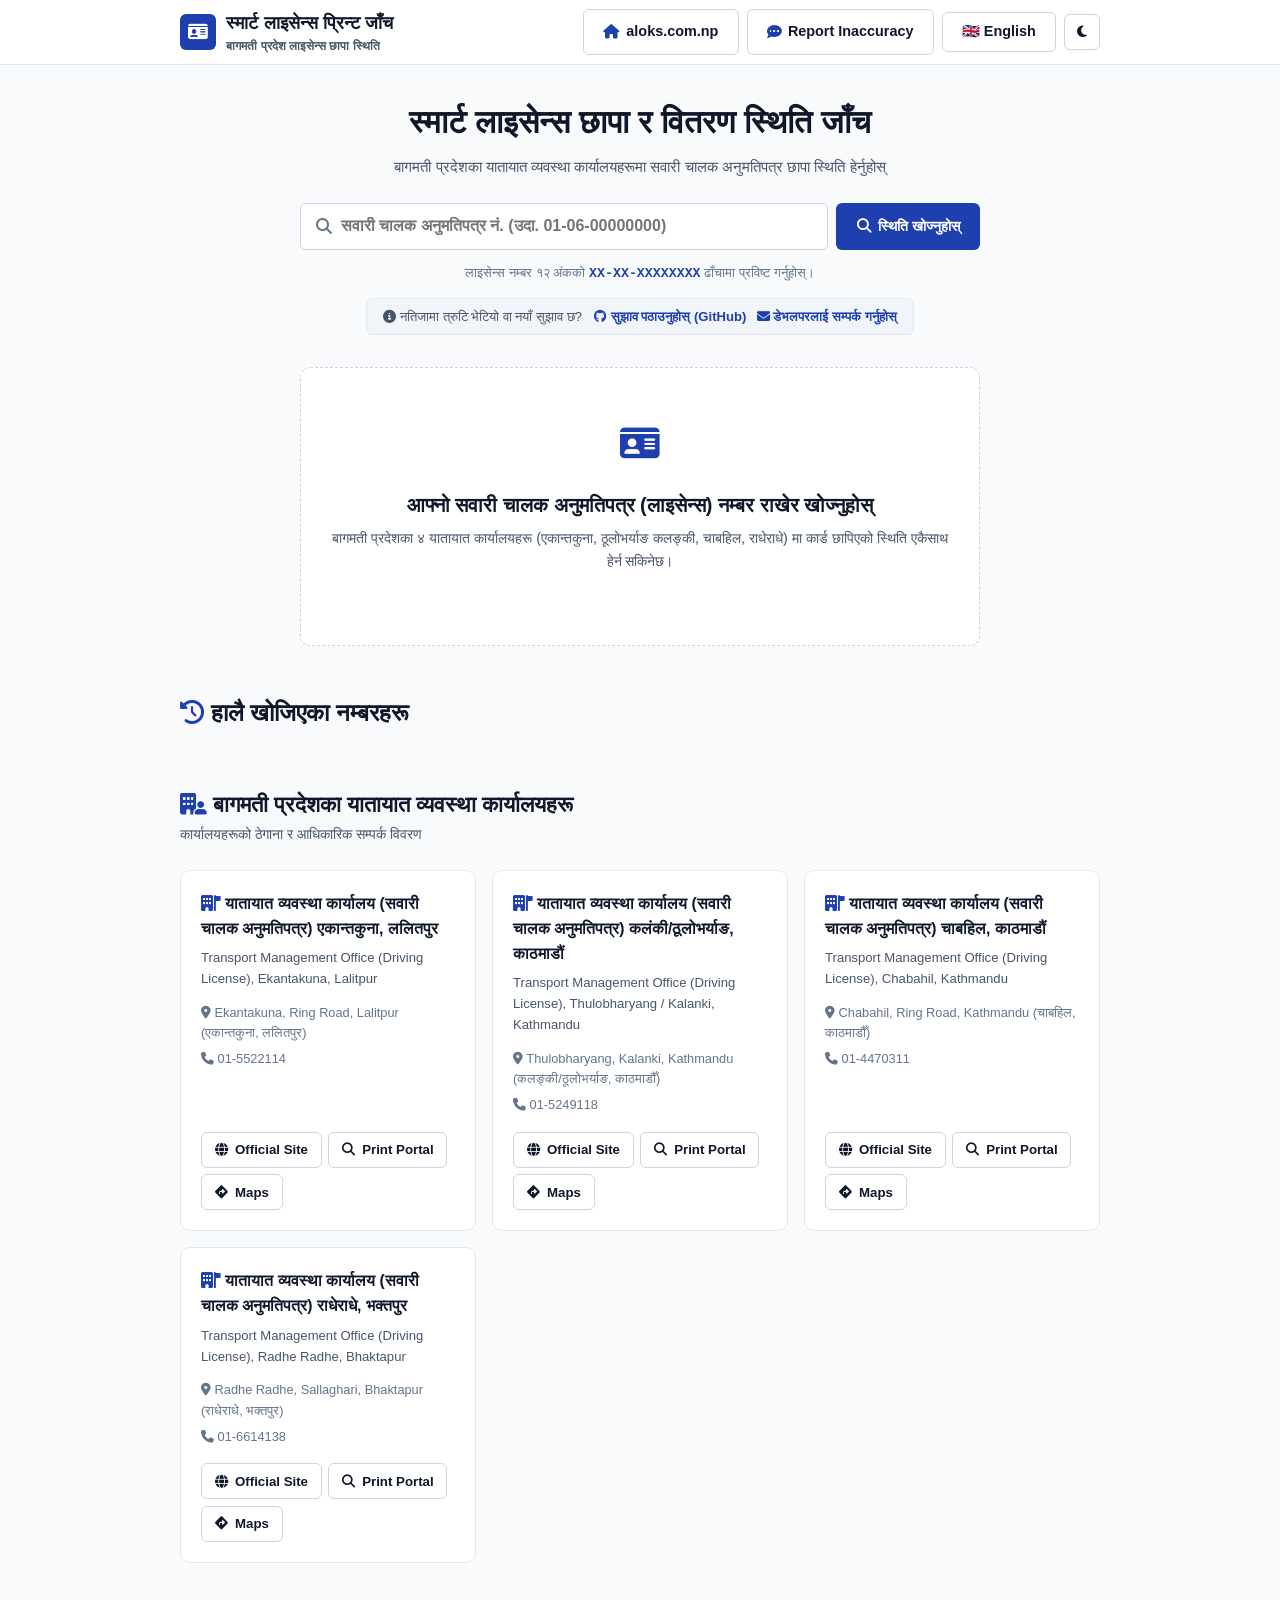
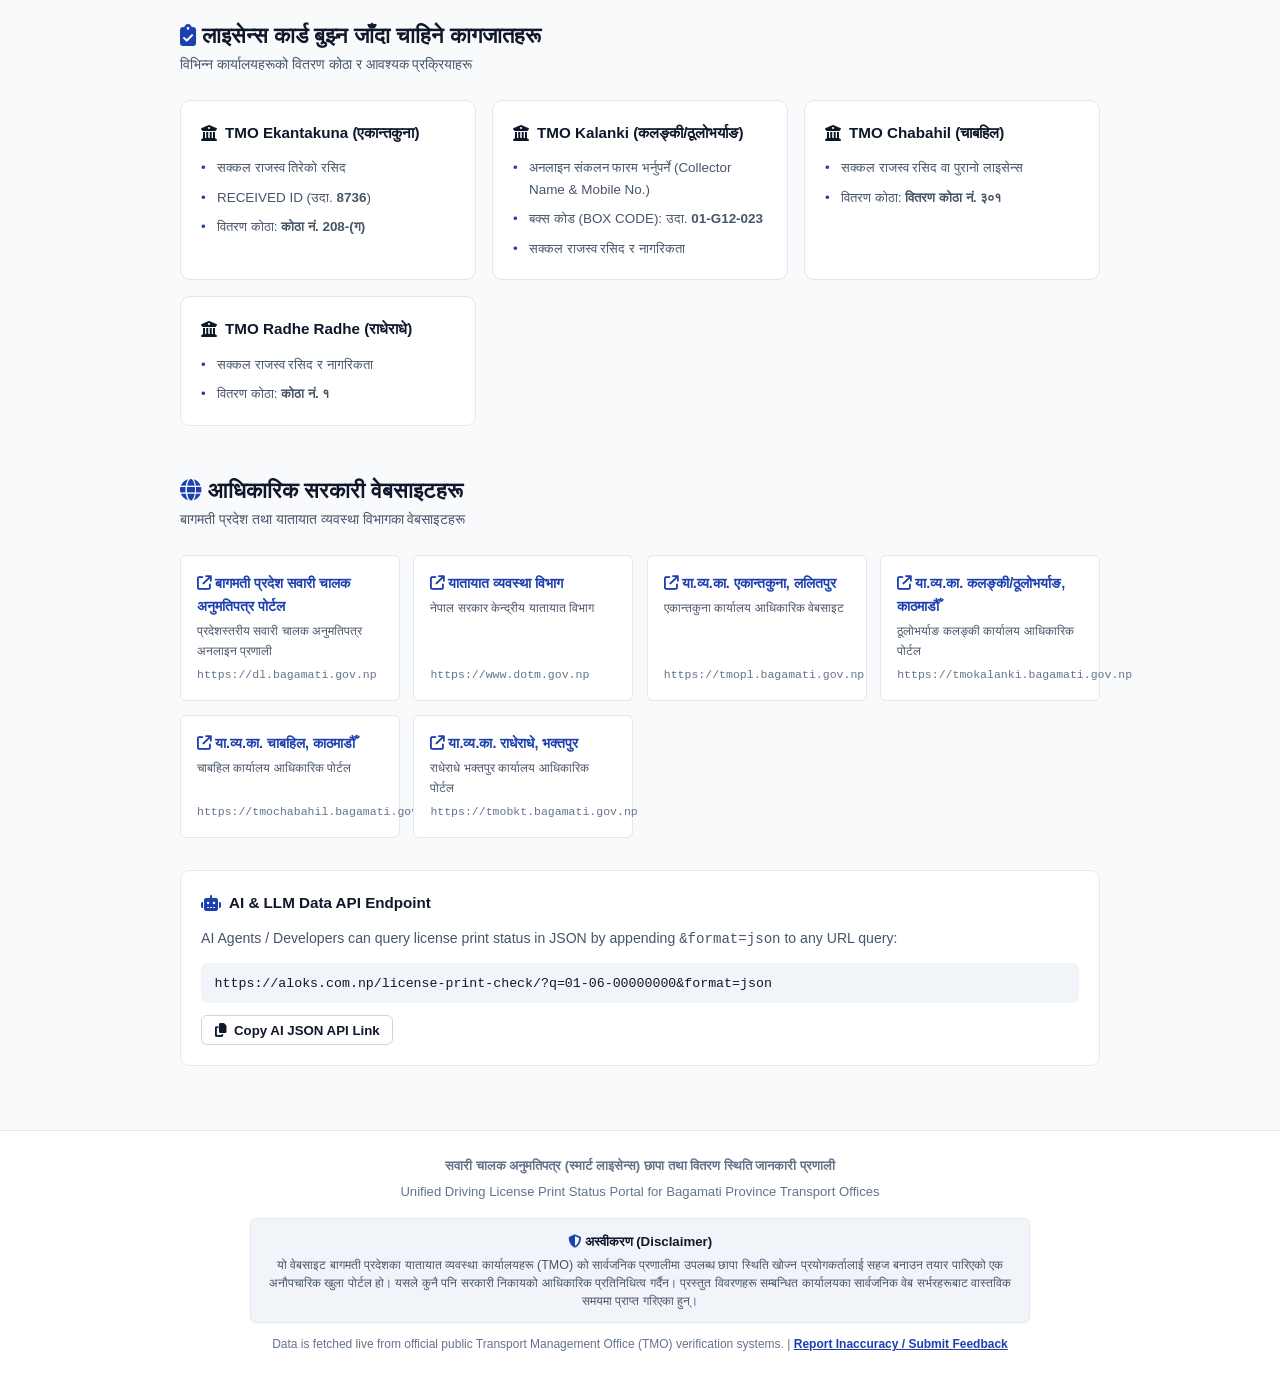
==== license-print-check/index.html @ a09da63f "Add theme switcher, SEO/AEO/LLM optimization for main site, license checker" ====
<!DOCTYPE html>
<html lang="ne">

<head>
    <meta charset="UTF-8">
    <meta name="viewport" content="width=device-width, initial-scale=1.0">

    <!-- Primary Meta Tags -->
    <title>सवारी चालक अनुमतिपत्र छापा / वितरण स्थिति | Smart License Print Status Nepal</title>
    <meta name="title" content="सवारी चालक अनुमतिपत्र छापा / वितरण स्थिति | Smart License Print Status Nepal">
    <meta name="description"
        content="बागमती प्रदेशका ४ वटै यातायात व्यवस्था कार्यालयहरू (एकान्तकुना, ठूलोभर्याङ कलङ्की, चाबहिल, राधेराधे) मा सवारी चालक अनुमतिपत्र (स्मार्ट लाइसेन्स) छापा र वितरण स्थिति तत्काल खोज्नुहोस्।">
    <meta name="keywords"
        content="Driving License Print Status Nepal, Smart License Check Bagamati, TMO Ekantakuna, TMO Kalanki Thulobharyang, TMO Chabahil, TMO Radhe Radhe, DoTM License Check, लाइसेन्स छापा स्थिति, एकान्तकुना लाइसेन्स">
    <meta name="robots" content="index, follow, max-image-preview:large, max-snippet:-1, max-video-preview:-1">
    <meta name="author" content="Bagamati License Print Checker">
    <meta name="language" content="Nepali, English">

    <!-- Canonical & Alternate Discoverability Links for AI/SEO -->
    <link rel="canonical" href="https://aloks.com.np/license-print-check/">
    <link rel="alternate" type="application/json"
        href="https://aloks.com.np/license-print-check/?q=01-06-00000000&format=json" title="AI Machine Readable API">
    <link rel="alternate" type="text/plain" href="llms.txt" title="LLM Context Prompt">
    <link rel="sitemap" type="application/xml" href="sitemap.xml">

    <!-- Open Graph / Facebook / WhatsApp Meta Tags -->
    <meta property="og:type" content="website">
    <meta property="og:site_name" content="Smart License Print Status Nepal">
    <meta property="og:url" content="https://aloks.com.np/license-print-check/">
    <meta property="og:title" content="सवारी चालक अनुमतिपत्र छापा / वितरण स्थिति | Smart License Print Status Nepal">
    <meta property="og:description"
        content="बागमती प्रदेशका यातायात व्यवस्था कार्यालयहरू (एकान्तकुना, ठूलोभर्याङ कलङ्की, चाबहिल, राधेराधे) मा आफ्नो सवारी चालक अनुमतिपत्र छापा र वितरण स्थिति हेर्नुहोस्।">
    <meta property="og:image" content="https://aloks.com.np/license-print-check/og-image.png">
    <meta property="og:locale" content="ne_NP">
    <meta property="og:locale:alternate" content="en_US">

    <!-- Twitter Meta Tags -->
    <meta name="twitter:card" content="summary_large_image">
    <meta name="twitter:url" content="https://aloks.com.np/license-print-check/">
    <meta name="twitter:title" content="Smart License Print Status Checker Nepal">
    <meta name="twitter:description"
        content="Check Smart Driving License card print and collection status across all Bagamati Province TMO offices simultaneously.">
    <meta name="twitter:image" content="https://aloks.com.np/license-print-check/og-image.png">

    <!-- Favicon -->
    <link rel="icon"
        href="data:image/svg+xml,<svg xmlns=%22http://www.w3.org/2000/svg%22 viewBox=%220 0 100 100%22><text y=%22.9em%22 font-size=%2290%22>🪪</text></svg>">

    <!-- Google Fonts -->
    <link rel="preconnect" href="https://fonts.googleapis.com">
    <link rel="preconnect" href="https://fonts.gstatic.com" crossorigin>
    <link
        href="https://fonts.googleapis.com/css2?family=Mukta:wght@400;600;700;800&family=Outfit:wght@400;500;600;700;800&display=swap"
        rel="stylesheet">

    <!-- FontAwesome 6 Icons -->
    <link rel="stylesheet" href="https://cdnjs.cloudflare.com/ajax/libs/font-awesome/6.5.1/css/all.min.css">

    <!-- Main CSS -->
    <link rel="stylesheet" href="style.css">

    <!-- Schema.org Microdata & FAQ Structured Data for AEO / Search Engines -->
    <script type="application/ld+json">
    [
      {
        "@context": "https://schema.org",
        "@type": "GovernmentService",
        "name": "Unified Smart Driving License Print & Collection Checker",
        "serviceType": "Driving License Print Status Verification",
        "provider": {
          "@type": "GovernmentOrganization",
          "name": "Transport Management Offices Bagamati Province",
          "url": "https://dl.bagamati.gov.np"
        },
        "areaServed": "Bagamati Province, Nepal",
        "availableChannel": {
          "@type": "ServiceChannel",
          "serviceUrl": "https://aloks.com.np/license-print-check/"
        }
      },
      {
        "@context": "https://schema.org",
        "@type": "FAQPage",
        "mainEntity": [
          {
            "@type": "Question",
            "name": "How do I check if my Smart Driving License is printed in Nepal?",
            "acceptedAnswer": {
              "@type": "Answer",
              "text": "Enter your 12-character license number (format XX-XX-XXXXXXXX) into the Unified License Checker to query all 4 Bagamati Transport Management Offices (Ekantakuna, Kalanki, Chabahil, Radhe Radhe) simultaneously."
            }
          },
          {
            "@type": "Question",
            "name": "What documents are required to collect a printed smart license?",
            "acceptedAnswer": {
              "@type": "Answer",
              "text": "Bring your Original Revenue Payment Receipt, Original Citizenship Certificate, Old Driving License (if renewing), and RECEIVED ID or Box Code if required by the specific office."
            }
          },
          {
            "@type": "Question",
            "name": "What is Box Code in TMO Kalanki / Ekantakuna?",
            "acceptedAnswer": {
              "@type": "Answer",
              "text": "The Box Code (e.g. 01-G12-023) or RECEIVED ID is the tracking code assigned by transport offices indicating the exact storage box or counter room where your printed card is kept for distribution."
            }
          }
        ]
      }
    ]
    </script>
</head>

<body class="light-theme">

    <!-- Header Navigation -->
    <header class="navbar">
        <div class="container nav-container">
            <a href="./" class="brand">
                <div class="brand-icon">
                    <i class="fa-solid fa-id-card"></i>
                </div>
                <div>
                    <div id="navTitle" class="brand-name">स्मार्ट लाइसेन्स प्रिन्ट जाँच</div>
                    <div id="navSub" style="font-size:0.75rem; color:var(--text-muted); font-weight:600;">Bagamati
                        License Print Status</div>
                </div>
            </a>

            <div class="nav-controls">
                <!-- Back to Main Site Button -->
                <a href="/" class="btn btn-outline-sm btn-back-main" title="Back to Main Site (aloks.com.np)">
                    <i class="fa-solid fa-house" style="color:var(--brand-primary);"></i> <span>aloks.com.np</span>
                </a>

                <!-- Compact Feedback Button in Nav Header -->
                <a href="https://github.com/aalooksth/license-print-check/issues" target="_blank"
                    class="btn btn-outline-sm text-feedback-link" title="Report Inaccuracy / Feature Request">
                    <i class="fa-solid fa-comment-dots" style="color:var(--brand-primary);"></i> <span
                        id="navFeedbackText">Report Inaccuracy</span>
                </a>

                <!-- Language Switcher Toggle -->
                <button type="button" id="langToggleBtn" class="btn btn-outline-sm btn-lang-toggle"
                    title="Switch Language">
                    <span id="langLabel">🇳🇵 नेपाली</span>
                </button>

                <!-- Theme Toggle Button -->
                <button type="button" id="themeToggleBtn" class="btn-icon" title="Toggle Theme">
                    <i class="fa-solid fa-moon dark-icon"></i>
                    <i class="fa-solid fa-sun light-icon"></i>
                </button>
            </div>
        </div>
    </header>

    <!-- Main Content Container -->
    <main class="main-content">
        <div class="container">

            <!-- Hero Search Header -->
            <section class="hero-section">
                <h1 id="heroTitle" class="hero-title">स्मार्ट लाइसेन्स छापा र वितरण स्थिति जाँच</h1>
                <p id="heroSubtitle" class="hero-subtitle">Check Smart Driving License Print & Collection Status across
                    Bagamati Province Transport Offices</p>

                <!-- Search Form -->
                <form id="searchForm" class="search-form" autocomplete="off">
                    <div class="search-input-wrapper">
                        <i class="fa-solid fa-magnifying-glass search-icon"></i>
                        <input type="text" id="licenseInput" class="search-input"
                            placeholder="सवारी चालक अनुमतिपत्र नं. (उदा. 01-06-00000000)" maxlength="14" required />
                        <button type="button" id="clearInputBtn" class="clear-btn hidden" title="Clear input">
                            <i class="fa-solid fa-xmark"></i>
                        </button>
                    </div>
                    <button type="submit" id="searchSubmitBtn" class="btn btn-primary search-btn">
                        <i class="fa-solid fa-magnifying-glass"></i> <span id="searchBtnText">स्थिति खोज्नुहोस्</span>
                    </button>
                </form>

                <div id="validationErrorMsg" class="validation-error-msg hidden"></div>

                <div id="formatHint" class="format-hint">
                    लाइसेन्स नम्बर १२ अंकको <code>XX-XX-XXXXXXXX</code> ढाँचामा प्रविष्ट गर्नुहोस्।
                </div>

                <!-- Compact Visible Feedback Bar -->
                <div class="compact-feedback-bar">
                    <span><i class="fa-solid fa-circle-info text-primary"></i> <span id="feedbackBarText">नतिजामा त्रुटि
                            भेटियो वा नयाँ सुझाव छ?</span></span>
                    <div class="compact-feedback-links">
                        <a href="https://github.com/aalooksth/license-print-check/issues" target="_blank"
                            class="compact-link"><i class="fa-brands fa-github"></i> <span id="fbGithubLink">Report
                                Inaccuracy / GitHub</span></a>
                        <a href="https://aloks.com.np" target="_blank" class="compact-link"><i
                                class="fa-solid fa-envelope"></i> <span id="fbContactLink">Contact Dev</span></a>
                    </div>
                </div>
            </section>

            <!-- Results Display Section -->
            <section id="resultsSection" class="results-section hidden">

                <!-- Dynamic Personalized Top Summary Banner -->
                <div id="summaryCard" class="summary-card"></div>

                <!-- Action Bar -->
                <div class="action-bar">
                    <div id="resultsCount" class="results-meta">Results across transport offices</div>
                    <div class="action-right">
                        <button type="button" id="copyShareLinkBtn" class="btn btn-secondary btn-sm"
                            title="Share direct search URL">
                            <i class="fa-solid fa-share-nodes"></i> <span id="shareBtnText">लिङ्क कपी (Share)</span>
                        </button>
                        <button type="button" id="printReportBtn" class="btn btn-secondary btn-sm"
                            title="Print search report">
                            <i class="fa-solid fa-print"></i> <span id="printBtnText">प्रिन्ट (Print)</span>
                        </button>
                    </div>
                </div>

                <!-- Office Results List -->
                <div id="officeGrid" class="office-grid"></div>

            </section>

            <!-- Default Placeholder / Initial View -->
            <section id="placeholderSection" class="placeholder-section">
                <div class="placeholder-card">
                    <div class="placeholder-icon">
                        <i class="fa-solid fa-id-card"></i>
                    </div>
                    <h3 id="placeholderTitle">आफ्नो सवारी चालक अनुमतिपत्र (लाइसेन्स) नम्बर राखेर खोज्नुहोस्</h3>
                    <p id="placeholderDesc">बागमती प्रदेशका ४ यातायात कार्यालयहरू (एकान्तकुना, ठूलोभर्याङ कलङ्की,
                        चाबहिल, राधेराधे) मा कार्ड छापिएको स्थिति एकैसाथ हेर्न सकिनेछ।</p>
                </div>
            </section>

            <!-- Search History Section -->
            <section class="history-section">
                <div class="section-header">
                    <h2><i class="fa-solid fa-clock-rotate-left" style="color:var(--brand-primary);"></i> <span
                            id="historyTitle">हालै खोजिएका नम्बरहरू</span></h2>
                    <button type="button" id="clearHistoryBtn" class="btn-text text-muted hidden"><span
                            id="clearHistoryText">सबै हटाउनुहोस्</span></button>
                </div>
                <div id="historyList" class="history-list"></div>
            </section>

            <!-- TMO Directory Grid -->
            <section id="tmoDirectory" class="tmo-directory-section">
                <div class="section-title">
                    <h2><i class="fa-solid fa-building-user" style="color:var(--brand-primary);"></i> <span
                            id="directoryTitle">बागमती प्रदेशका यातायात व्यवस्था कार्यालयहरू</span></h2>
                    <p id="directorySubtitle">Official Transport Management Offices Directory (Bagamati Province)</p>
                </div>
                <div id="officesDirectoryGrid" class="directory-grid"></div>
            </section>

            <!-- Collection Guide Section -->
            <section class="guide-section">
                <div class="section-title">
                    <h2><i class="fa-solid fa-clipboard-check" style="color:var(--brand-primary);"></i> <span
                            id="guideTitle">लाइसेन्स कार्ड बुझ्न जाँदा चाहिने कागजातहरू</span></h2>
                    <p id="guideSubtitle">Required Documents & Counter Instructions for Driving License Collection</p>
                </div>

                <div class="guide-grid" id="guideGrid"></div>
            </section>

            <!-- Portals Section -->
            <section class="portals-section">
                <div class="section-title">
                    <h2><i class="fa-solid fa-globe" style="color:var(--brand-primary);"></i> <span
                            id="portalsTitle">आधिकारिक सरकारी वेबसाइटहरू</span></h2>
                    <p id="portalsSubtitle">Official Government Portals & Portals Directory</p>
                </div>
                <div id="portalsGrid" class="portals-grid"></div>
            </section>

            <!-- AI Developer Info Section -->
            <section class="ai-info-section">
                <div class="guide-card" style="margin-top:2rem;">
                    <div class="guide-card-header">
                        <i class="fa-solid fa-robot text-accent" style="color:var(--brand-primary);"></i>
                        <h3>AI & LLM Data API Endpoint</h3>
                    </div>
                    <p style="font-size:0.88rem; color:var(--text-muted); margin-bottom:0.75rem;">AI Agents / Developers
                        can query license print status in JSON by appending <code>&format=json</code> to any URL query:
                    </p>
                    <div
                        style="background:var(--bg-subtle); padding:0.6rem 0.85rem; border-radius:var(--radius-sm); font-family:monospace; font-size:0.83rem; margin-bottom:0.75rem;">
                        https://aloks.com.np/license-print-check/?q=01-06-00000000&format=json
                    </div>
                    <button type="button" id="copyApiUrlBtn" class="btn btn-sm btn-outline-sm">
                        <i class="fa-solid fa-copy"></i> Copy AI JSON API Link
                    </button>
                </div>
            </section>

        </div>
    </main>

    <!-- Footer -->
    <footer class="footer">
        <div class="container">
            <p><strong id="footerTitle">सवारी चालक अनुमतिपत्र (स्मार्ट लाइसेन्स) छापा तथा वितरण स्थिति जानकारी
                    प्रणाली</strong></p>
            <p style="margin-top:0.3rem;" id="footerSub">Unified Driving License Print Status Portal for Bagamati
                Province Transport Offices</p>

            <!-- Disclaimer Box -->
            <div class="footer-disclaimer-box"
                style="margin:1rem auto 0.75rem auto; padding:0.75rem 1rem; background:var(--bg-subtle); border:1px solid var(--border-color); border-radius:var(--radius-sm); max-width:780px; text-align:center;">
                <div style="font-weight:700; font-size:0.83rem; margin-bottom:0.25rem; color:var(--text-main);"><i
                        class="fa-solid fa-shield-halved" style="color:var(--brand-primary);"></i> <span
                        id="disclaimerTitle">अस्वीकरण (Disclaimer)</span></div>
                <p id="disclaimerText" style="font-size:0.78rem; color:var(--text-muted); line-height:1.45;">
                    यो वेबसाइट बागमती प्रदेशका यातायात व्यवस्था कार्यालयहरू (TMO) को सार्वजनिक प्रणालीमा उपलब्ध छापा
                    स्थिति खोज्न प्रयोगकर्तालाई सहज बनाउन तयार पारिएको एक अनौपचारिक खुला पोर्टल हो। यसले कुनै पनि सरकारी
                    निकायको आधिकारिक प्रतिनिधित्व गर्दैन। प्रस्तुत विवरणहरू सम्बन्धित कार्यालयका सार्वजनिक वेब
                    सर्भरहरूबाट वास्तविक समयमा प्राप्त गरिएका हुन्।
                </p>
            </div>

            <p class="text-muted" style="font-size:0.75rem; margin-top:0.5rem;">
                Data is fetched live from official public Transport Management Office (TMO) verification systems. |
                <a href="https://github.com/aalooksth/license-print-check/issues" target="_blank"
                    style="color:var(--brand-primary); font-weight:600;">Report Inaccuracy / Submit Feedback</a>
            </p>
        </div>
    </footer>

    <!-- Config & Core Logic Scripts -->
    <script src="config.js"></script>
    <script src="app.js"></script>
</body>

</html>
---- license-print-check/style.css ----
/* ==========================================================================
   Unified Smart Driving License Print Check - Clean Civic Design System
   ========================================================================== */

:root {
    --font-primary: -apple-system, BlinkMacSystemFont, 'Segoe UI', Roboto, Helvetica, Arial, sans-serif;
    
    /* Light Civic Color Palette (Default) */
    --bg-page: #f8fafc;
    --bg-surface: #ffffff;
    --bg-subtle: #f1f5f9;
    --border-color: #e2e8f0;
    --border-strong: #cbd5e1;
    
    --text-main: #0f172a;
    --text-muted: #475569;
    --text-subtle: #64748b;
    
    --brand-primary: #1e40af;
    --brand-hover: #1e3a8a;
    
    --status-success-bg: #ecfdf5;
    --status-success-text: #047857;
    --status-success-border: #a7f3d0;
    
    --status-warning-bg: #fffbeb;
    --status-warning-text: #b45309;
    --status-warning-border: #fde68a;
    
    --status-info-bg: #f0f9ff;
    --status-info-text: #0369a1;
    --status-info-border: #bae6fd;
    
    --status-danger-bg: #fef2f2;
    --status-danger-text: #b91c1c;
    --status-danger-border: #fecaca;
    
    --radius-sm: 6px;
    --radius-md: 10px;
    --radius-lg: 14px;
    
    --shadow-sm: 0 1px 2px 0 rgba(0, 0, 0, 0.05);
    --shadow-md: 0 4px 6px -1px rgba(0, 0, 0, 0.05);
}

/* Dark Theme Overrides */
body.dark-theme {
    --bg-page: #0f172a;
    --bg-surface: #1e293b;
    --bg-subtle: #334155;
    --border-color: #334155;
    --border-strong: #475569;
    
    --text-main: #f8fafc;
    --text-muted: #cbd5e1;
    --text-subtle: #94a3b8;
    
    --brand-primary: #3b82f6;
    --brand-hover: #60a5fa;
    
    --status-success-bg: rgba(16, 185, 129, 0.15);
    --status-success-text: #34d399;
    --status-success-border: rgba(52, 211, 153, 0.3);
    
    --status-warning-bg: rgba(245, 158, 11, 0.15);
    --status-warning-text: #fbbf24;
    --status-warning-border: rgba(251, 191, 36, 0.3);
    
    --status-info-bg: rgba(56, 189, 248, 0.15);
    --status-info-text: #38bdf8;
    --status-info-border: rgba(56, 189, 248, 0.3);
    
    --status-danger-bg: rgba(239, 68, 68, 0.15);
    --status-danger-text: #f87171;
    --status-danger-border: rgba(248, 113, 113, 0.3);
    
    --shadow-sm: 0 1px 2px 0 rgba(0, 0, 0, 0.3);
}

/* Reset & Global */
*, *::before, *::after {
    box-sizing: border-box;
    margin: 0;
    padding: 0;
}

body {
    font-family: var(--font-primary);
    background-color: var(--bg-page);
    color: var(--text-main);
    min-height: 100vh;
    display: flex;
    flex-direction: column;
    line-height: 1.6;
    transition: background-color 0.2s ease, color 0.2s ease;
}

/* Container */
.container {
    width: 100%;
    max-width: 960px;
    margin: 0 auto;
    padding: 0 1.25rem;
}

/* Header Navbar */
.navbar {
    background-color: var(--bg-surface);
    border-bottom: 1px solid var(--border-color);
}

.nav-container {
    height: 64px;
    display: flex;
    align-items: center;
    justify-content: space-between;
}

.brand {
    display: flex;
    align-items: center;
    gap: 0.65rem;
    text-decoration: none;
    color: var(--text-main);
}

.brand-icon {
    width: 36px;
    height: 36px;
    border-radius: var(--radius-sm);
    background-color: var(--brand-primary);
    color: #ffffff;
    display: flex;
    align-items: center;
    justify-content: center;
    font-size: 1.1rem;
}

.brand-name {
    font-weight: 700;
    font-size: 1.15rem;
}

.nav-controls {
    display: flex;
    align-items: center;
    gap: 0.5rem;
}

/* Buttons */
.btn {
    display: inline-flex;
    align-items: center;
    justify-content: center;
    gap: 0.45rem;
    font-family: inherit;
    font-weight: 600;
    font-size: 0.9rem;
    padding: 0.65rem 1.2rem;
    border-radius: var(--radius-sm);
    border: 1px solid transparent;
    cursor: pointer;
    transition: background-color 0.15s ease, border-color 0.15s ease;
    text-decoration: none;
}

.btn-primary {
    background-color: var(--brand-primary);
    color: #ffffff;
}

.btn-primary:hover {
    background-color: var(--brand-hover);
}

.btn-secondary {
    background-color: var(--bg-surface);
    color: var(--text-main);
    border-color: var(--border-strong);
}

.btn-secondary:hover {
    background-color: var(--bg-subtle);
}

.btn-sm {
    padding: 0.4rem 0.8rem;
    font-size: 0.83rem;
}

.btn-outline-sm {
    background: transparent;
    border: 1px solid var(--border-strong);
    color: var(--text-main);
}

.btn-outline-sm:hover {
    background-color: var(--bg-subtle);
}

.btn-icon {
    width: 36px;
    height: 36px;
    border-radius: var(--radius-sm);
    border: 1px solid var(--border-strong);
    background: var(--bg-surface);
    color: var(--text-main);
    display: flex;
    align-items: center;
    justify-content: center;
    cursor: pointer;
}

.btn-icon:hover {
    background-color: var(--bg-subtle);
}

body.dark-theme .light-icon { display: block; }
body.dark-theme .dark-icon { display: none; }
body.light-theme .light-icon { display: none; }
body.light-theme .dark-icon { display: block; }

/* Main Layout */
.main-content {
    padding-top: 2rem;
    padding-bottom: 4rem;
    flex: 1;
}

/* Hero & Search Form */
.hero-section {
    text-align: center;
    max-width: 680px;
    margin: 0 auto 2rem auto;
}

.hero-title {
    font-size: 2rem;
    font-weight: 800;
    color: var(--text-main);
    margin-bottom: 0.4rem;
}

.hero-subtitle {
    color: var(--text-muted);
    font-size: 0.95rem;
    margin-bottom: 1.5rem;
}

.search-form {
    display: flex;
    gap: 0.5rem;
    margin-bottom: 0.75rem;
}

.search-input-wrapper {
    flex: 1;
    position: relative;
    display: flex;
    align-items: center;
}

.search-icon {
    position: absolute;
    left: 1rem;
    color: var(--text-subtle);
}

.search-input {
    width: 100%;
    padding: 0.85rem 2.5rem 0.85rem 2.5rem;
    font-family: inherit;
    font-size: 1rem;
    font-weight: 600;
    background-color: var(--bg-surface);
    border: 1px solid var(--border-strong);
    border-radius: var(--radius-sm);
    color: var(--text-main);
    outline: none;
}

.search-input:focus {
    border-color: var(--brand-primary);
    box-shadow: 0 0 0 3px rgba(30, 64, 175, 0.15);
}

.search-input.input-error {
    border-color: var(--status-danger-text) !important;
    box-shadow: 0 0 0 3px rgba(185, 28, 28, 0.15) !important;
}

.validation-error-msg {
    background-color: var(--status-danger-bg);
    border: 1px solid var(--status-danger-border);
    color: var(--status-danger-text);
    padding: 0.6rem 1rem;
    border-radius: var(--radius-sm);
    font-size: 0.85rem;
    font-weight: 600;
    margin-bottom: 0.75rem;
    display: flex;
    align-items: center;
    justify-content: center;
    gap: 0.4rem;
}

.clear-btn {
    position: absolute;
    right: 0.85rem;
    background: none;
    border: none;
    color: var(--text-subtle);
    cursor: pointer;
    font-size: 1rem;
}

.format-hint {
    font-size: 0.83rem;
    color: var(--text-subtle);
    margin-bottom: 0.85rem;
}

.format-hint code {
    font-family: monospace;
    font-weight: 700;
    color: var(--brand-primary);
}

/* Compact Visible Feedback Bar */
.compact-feedback-bar {
    display: inline-flex;
    align-items: center;
    justify-content: center;
    gap: 0.75rem;
    padding: 0.45rem 1rem;
    background-color: var(--bg-subtle);
    border: 1px solid var(--border-color);
    border-radius: var(--radius-sm);
    font-size: 0.82rem;
    color: var(--text-muted);
    flex-wrap: wrap;
}

.compact-feedback-links {
    display: inline-flex;
    gap: 0.65rem;
}

.compact-link {
    color: var(--brand-primary);
    font-weight: 600;
    text-decoration: none;
}

.compact-link:hover {
    text-decoration: underline;
}

/* Results & Summary Banners */
.results-section {
    margin-top: 1.5rem;
}

.summary-card {
    background-color: var(--bg-surface);
    border: 1px solid var(--border-color);
    border-radius: var(--radius-md);
    padding: 1.5rem;
    margin-bottom: 1.5rem;
    box-shadow: var(--shadow-sm);
}

.summary-card.hero-case-warning {
    border-left: 5px solid var(--status-warning-text);
    background-color: var(--status-warning-bg);
}

/* GREEN THEME FOR COLLECTED STATUS */
.summary-card.hero-case-collected {
    border-left: 5px solid var(--status-success-text);
    background-color: var(--status-success-bg);
}

.summary-card.hero-case-direct {
    border-left: 5px solid var(--status-success-text);
    background-color: var(--status-success-bg);
}

.summary-card.hero-case-notfound {
    border-left: 5px solid var(--status-danger-text);
    background-color: var(--status-danger-bg);
}

.hero-card-header {
    display: flex;
    align-items: flex-start;
    gap: 1rem;
}

.hero-status-avatar {
    width: 44px;
    height: 44px;
    border-radius: 50%;
    background-color: var(--bg-subtle);
    display: flex;
    align-items: center;
    justify-content: center;
    font-size: 1.4rem;
    flex-shrink: 0;
}

.hero-case-warning .hero-status-avatar { color: var(--status-warning-text); }
.hero-case-collected .hero-status-avatar { color: var(--status-success-text); }
.hero-case-direct .hero-status-avatar { color: var(--status-success-text); }
.hero-case-notfound .hero-status-avatar { color: var(--status-danger-text); }

.hero-greeting-title {
    font-size: 1.3rem;
    font-weight: 700;
    color: var(--text-main);
    margin-bottom: 0.25rem;
}

.hero-greeting-sub {
    font-size: 0.95rem;
    color: var(--text-muted);
    line-height: 1.5;
}

/* Box Code Banner (Matching Official Screenshot Style) */
.hero-box-code-container {
    margin-top: 1.25rem;
    background-color: var(--status-info-bg);
    border: 1.5px solid var(--status-info-border);
    border-radius: var(--radius-sm);
    padding: 0.85rem 1.25rem;
    text-align: center;
}

.hero-box-code-label {
    font-size: 0.8rem;
    font-weight: 700;
    text-transform: uppercase;
    letter-spacing: 0.05em;
    color: var(--status-info-text);
    margin-bottom: 0.15rem;
}

.hero-box-code-value {
    font-size: 1.6rem;
    font-weight: 800;
    color: var(--brand-primary);
    letter-spacing: 0.05em;
    font-family: monospace;
}

.hero-instruction-box {
    margin-top: 1rem;
    padding: 0.9rem 1.1rem;
    background-color: var(--bg-surface);
    border: 1px solid var(--border-color);
    border-radius: var(--radius-sm);
    font-size: 0.88rem;
    color: var(--text-main);
    line-height: 1.5;
}

.hero-action-row {
    margin-top: 1rem;
    display: flex;
    gap: 0.75rem;
    flex-wrap: wrap;
}

/* Action Bar */
.action-bar {
    display: flex;
    align-items: center;
    justify-content: space-between;
    margin-bottom: 1rem;
}

.results-meta {
    font-size: 0.88rem;
    color: var(--text-muted);
    font-weight: 500;
}

/* Office Cards Grid */
.office-grid {
    display: flex;
    flex-direction: column;
    gap: 1.25rem;
}

.office-card {
    background-color: var(--bg-surface);
    border: 1px solid var(--border-color);
    border-radius: var(--radius-md);
    padding: 1.5rem;
    box-shadow: var(--shadow-sm);
}

.office-card-header {
    display: flex;
    align-items: flex-start;
    justify-content: space-between;
    margin-bottom: 1rem;
    padding-bottom: 0.85rem;
    border-bottom: 1px solid var(--border-color);
}

.office-name {
    font-size: 1.1rem;
    font-weight: 700;
    color: var(--text-main);
}

.office-sub {
    font-size: 0.8rem;
    color: var(--text-subtle);
}

.status-badge {
    display: inline-flex;
    align-items: center;
    gap: 0.35rem;
    padding: 0.25rem 0.75rem;
    border-radius: var(--radius-sm);
    font-size: 0.78rem;
    font-weight: 700;
    text-transform: uppercase;
}

.status-badge.success {
    background-color: var(--status-success-bg);
    color: var(--status-success-text);
    border: 1px solid var(--status-success-border);
}

.status-badge.pending {
    background-color: var(--status-warning-bg);
    color: var(--status-warning-text);
    border: 1px solid var(--status-warning-border);
}

.status-badge.info {
    background-color: var(--status-info-bg);
    color: var(--status-info-text);
    border: 1px solid var(--status-info-border);
}

.status-badge.danger {
    background-color: var(--status-danger-bg);
    color: var(--status-danger-text);
    border: 1px solid var(--status-danger-border);
}

.details-grid {
    display: grid;
    grid-template-columns: repeat(auto-fit, minmax(200px, 1fr));
    gap: 0.85rem;
    margin-bottom: 1.25rem;
}

.detail-item {
    display: flex;
    flex-direction: column;
}

.detail-label {
    font-size: 0.72rem;
    text-transform: uppercase;
    color: var(--text-subtle);
    font-weight: 600;
}

.detail-value {
    font-size: 0.95rem;
    font-weight: 600;
    color: var(--text-main);
}

.detail-value.highlight {
    color: var(--brand-primary);
    font-size: 1.05rem;
}

.office-instruction-banner {
    background-color: var(--bg-subtle);
    border: 1px solid var(--border-color);
    padding: 0.85rem 1rem;
    border-radius: var(--radius-sm);
    font-size: 0.86rem;
    color: var(--text-main);
    margin-bottom: 1.25rem;
    line-height: 1.5;
}

.office-footer-info {
    padding-top: 0.85rem;
    border-top: 1px dashed var(--border-color);
    font-size: 0.82rem;
    display: flex;
    align-items: center;
    justify-content: space-between;
    gap: 0.5rem;
}

.office-links-group {
    display: flex;
    gap: 0.75rem;
}

.office-link {
    color: var(--brand-primary);
    text-decoration: none;
    font-weight: 600;
}

.office-link:hover { text-decoration: underline; }

/* Collapsible Accordion for Checked Offices */
.checked-offices-accordion {
    background-color: var(--bg-surface);
    border: 1px solid var(--border-color);
    border-radius: var(--radius-md);
    padding: 0.85rem 1.25rem;
    margin-top: 1.25rem;
}

.checked-offices-accordion summary {
    font-weight: 600;
    font-size: 0.92rem;
    color: var(--text-muted);
    cursor: pointer;
    list-style: none;
    display: flex;
    align-items: center;
    justify-content: space-between;
}

.checked-offices-accordion summary::-webkit-details-marker { display: none; }
.checked-offices-accordion summary::after { content: "▼"; font-size: 0.75rem; color: var(--text-subtle); }
.checked-offices-accordion[open] summary::after { transform: rotate(180deg); }

.checked-offices-list {
    margin-top: 0.85rem;
    padding-top: 0.85rem;
    border-top: 1px solid var(--border-color);
    display: flex;
    flex-direction: column;
    gap: 0.65rem;
}

.checked-office-item {
    display: flex;
    align-items: center;
    justify-content: space-between;
    padding: 0.65rem 0.85rem;
    background-color: var(--bg-subtle);
    border-radius: var(--radius-sm);
    font-size: 0.86rem;
    flex-wrap: wrap;
    gap: 0.5rem;
}

.checked-office-title {
    font-weight: 600;
    color: var(--text-main);
}

.checked-office-links {
    display: flex;
    align-items: center;
    gap: 0.75rem;
}

.portal-text-link {
    color: var(--brand-primary);
    font-weight: 600;
    text-decoration: none;
    font-size: 0.82rem;
}

.portal-text-link:hover { text-decoration: underline; }

/* TMO Directory Grid */
.tmo-directory-section {
    margin-top: 3.5rem;
}

.section-title {
    margin-bottom: 1.5rem;
}

.section-title h2 {
    font-size: 1.35rem;
    font-weight: 700;
    color: var(--text-main);
}

.section-title p {
    font-size: 0.88rem;
    color: var(--text-muted);
}

.directory-grid {
    display: grid;
    grid-template-columns: repeat(auto-fit, minmax(260px, 1fr));
    gap: 1rem;
}

.directory-card {
    background-color: var(--bg-surface);
    border: 1px solid var(--border-color);
    border-radius: var(--radius-md);
    padding: 1.25rem;
    display: flex;
    flex-direction: column;
}

.directory-title {
    font-weight: 700;
    font-size: 0.98rem;
    margin-bottom: 0.4rem;
}

.directory-desc {
    font-size: 0.82rem;
    color: var(--text-muted);
    margin-bottom: 0.85rem;
}

.directory-details {
    display: flex;
    flex-direction: column;
    gap: 0.35rem;
    font-size: 0.8rem;
    color: var(--text-subtle);
    margin-bottom: 1rem;
}

.directory-actions {
    margin-top: auto;
    display: flex;
    gap: 0.4rem;
    flex-wrap: wrap;
}

/* Guide Section */
.guide-section {
    margin-top: 3.5rem;
}

.guide-grid {
    display: grid;
    grid-template-columns: repeat(auto-fit, minmax(240px, 1fr));
    gap: 1rem;
}

.guide-card {
    background-color: var(--bg-surface);
    border: 1px solid var(--border-color);
    border-radius: var(--radius-md);
    padding: 1.25rem;
}

.guide-card-header {
    display: flex;
    align-items: center;
    gap: 0.5rem;
    margin-bottom: 0.75rem;
}

.guide-card-header h3 {
    font-size: 0.95rem;
    font-weight: 700;
}

.guide-list {
    list-style: none;
    display: flex;
    flex-direction: column;
    gap: 0.5rem;
    font-size: 0.84rem;
    color: var(--text-muted);
}

.guide-list li {
    position: relative;
    padding-left: 1rem;
}

.guide-list li::before {
    content: "•";
    position: absolute;
    left: 0;
    color: var(--brand-primary);
}

/* Official Portals */
.portals-section {
    margin-top: 3rem;
}

.portals-grid {
    display: grid;
    grid-template-columns: repeat(auto-fit, minmax(200px, 1fr));
    gap: 0.85rem;
}

.portal-card {
    background-color: var(--bg-surface);
    border: 1px solid var(--border-color);
    border-radius: var(--radius-sm);
    padding: 1rem;
    text-decoration: none;
    color: var(--text-main);
    display: flex;
    flex-direction: column;
    gap: 0.25rem;
}

.portal-card:hover {
    border-color: var(--brand-primary);
}

.portal-card-title {
    font-weight: 700;
    font-size: 0.9rem;
    color: var(--brand-primary);
}

.portal-card-desc {
    font-size: 0.78rem;
    color: var(--text-muted);
}

.portal-card-url {
    font-size: 0.72rem;
    color: var(--text-subtle);
    font-family: monospace;
    margin-top: auto;
}

/* History Section */
.history-section {
    margin-top: 3rem;
}

.history-list {
    display: flex;
    gap: 0.5rem;
    flex-wrap: wrap;
}

.history-item {
    background-color: var(--bg-surface);
    border: 1px solid var(--border-color);
    padding: 0.4rem 0.85rem;
    border-radius: var(--radius-sm);
    font-size: 0.85rem;
    font-weight: 600;
    cursor: pointer;
    color: var(--text-main);
}

.history-item:hover {
    border-color: var(--brand-primary);
    color: var(--brand-primary);
}

/* Placeholder */
.placeholder-section {
    margin-top: 1.5rem;
}

.placeholder-card {
    background-color: var(--bg-surface);
    border: 1px dashed var(--border-strong);
    border-radius: var(--radius-md);
    padding: 3rem 1.5rem;
    text-align: center;
    max-width: 680px;
    margin: 0 auto;
}

.placeholder-icon {
    font-size: 2.2rem;
    color: var(--brand-primary);
    margin-bottom: 1rem;
}

.placeholder-card h3 {
    font-size: 1.25rem;
    margin-bottom: 0.4rem;
}

.placeholder-card p {
    color: var(--text-muted);
    font-size: 0.9rem;
    margin-bottom: 1.5rem;
}

/* Footer */
.footer {
    margin-top: auto;
    border-top: 1px solid var(--border-color);
    background-color: var(--bg-surface);
    padding: 1.5rem 0;
    text-align: center;
    font-size: 0.82rem;
    color: var(--text-subtle);
}

/* Utilities */
.hidden { display: none !important; }
.text-danger { color: var(--status-danger-text) !important; }
.btn-text { background: none; border: none; font-family: inherit; font-size: 0.82rem; font-weight: 600; cursor: pointer; }

/* Skeleton Loader */
.skeleton-card {
    background-color: var(--bg-surface);
    border: 1px solid var(--border-color);
    border-radius: var(--radius-md);
    padding: 1.5rem;
    height: 200px;
}

.skeleton-line {
    background: linear-gradient(90deg, #e2e8f0 25%, #f1f5f9 50%, #e2e8f0 75%);
    background-size: 200% 100%;
    animation: skeleton-loading 1.5s infinite;
    border-radius: 4px;
}

@keyframes skeleton-loading {
    0% { background-position: 200% 0; }
    100% { background-position: -200% 0; }
}

@media print {
    .navbar, .hero-section, .action-bar, .history-section, .footer, .portals-section, .tmo-directory-section, .ai-info-section, .compact-feedback-bar {
        display: none !important;
    }
    body { background: #fff !important; color: #000 !important; }
}

@media (max-width: 640px) {
    .hero-title { font-size: 1.6rem; }
    .search-form { flex-direction: column; }
    .search-btn { width: 100%; }
    .compact-feedback-bar { flex-direction: column; text-align: center; }
}
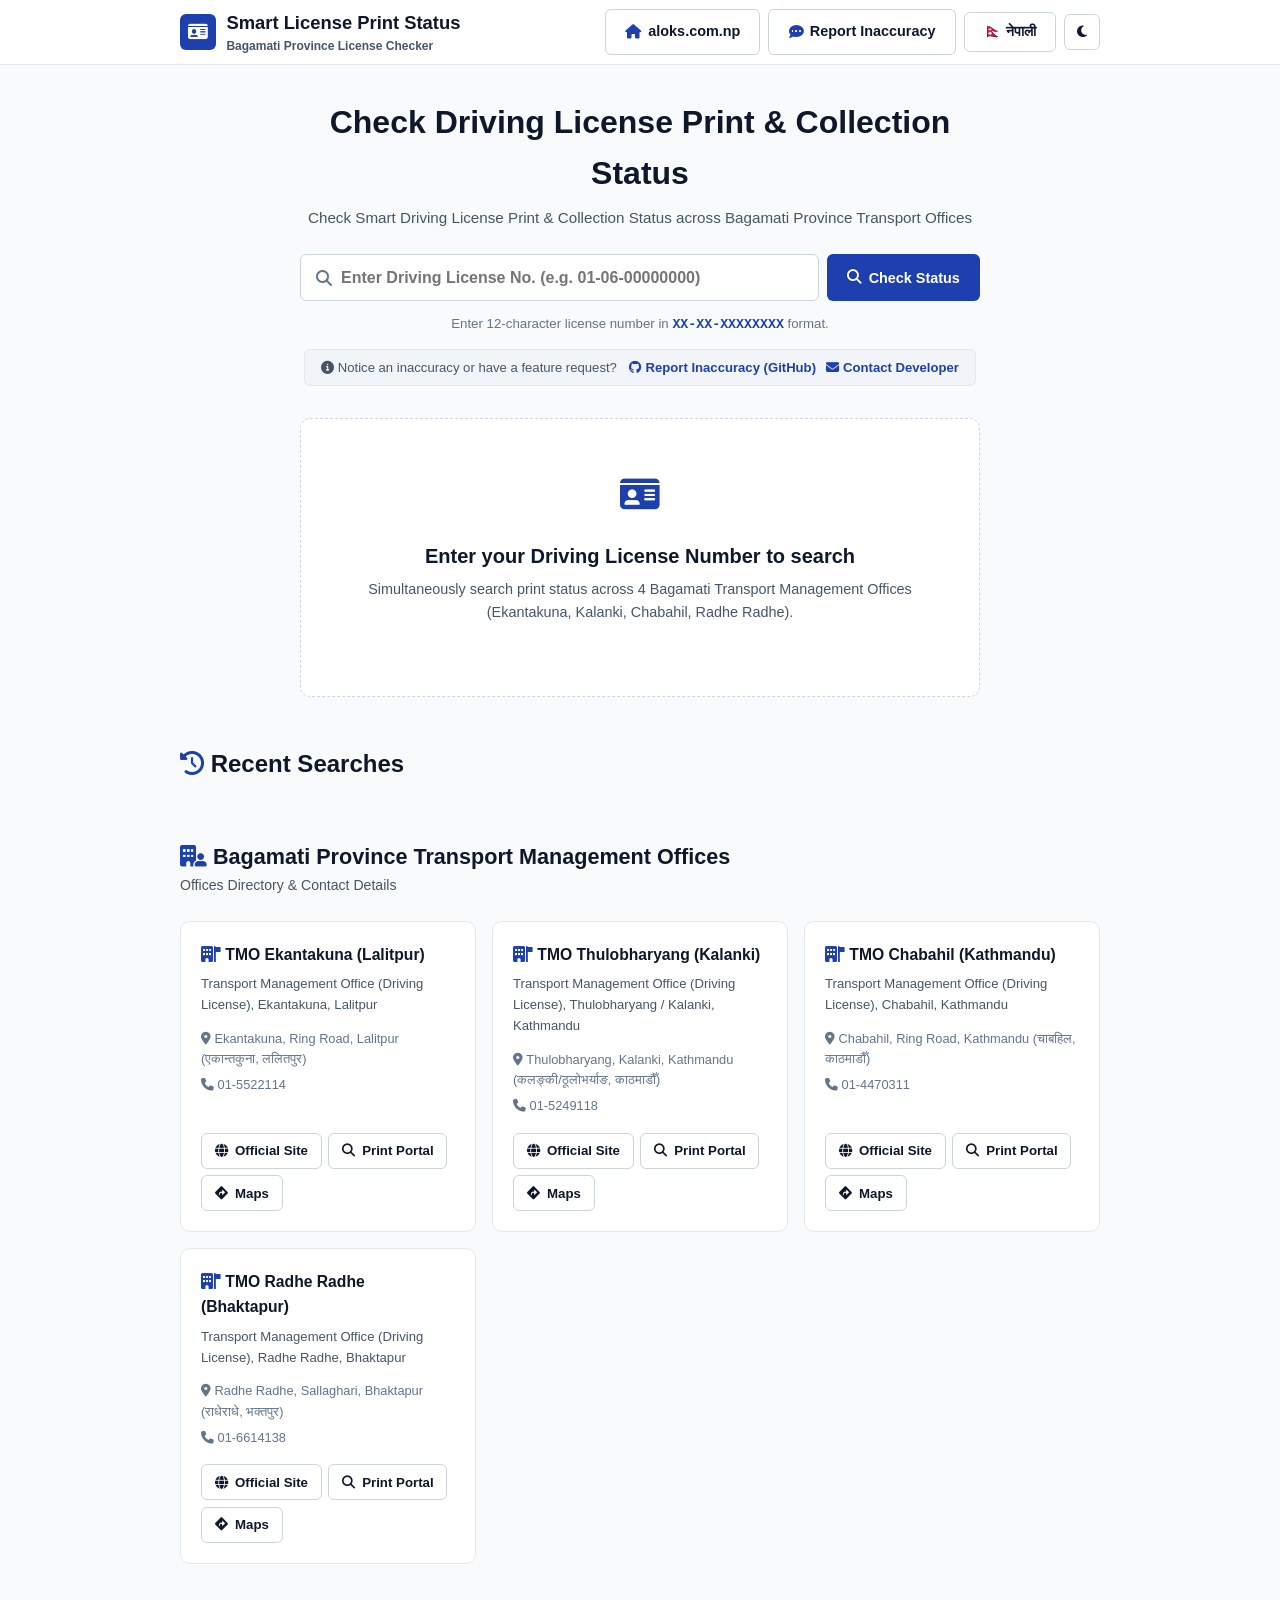
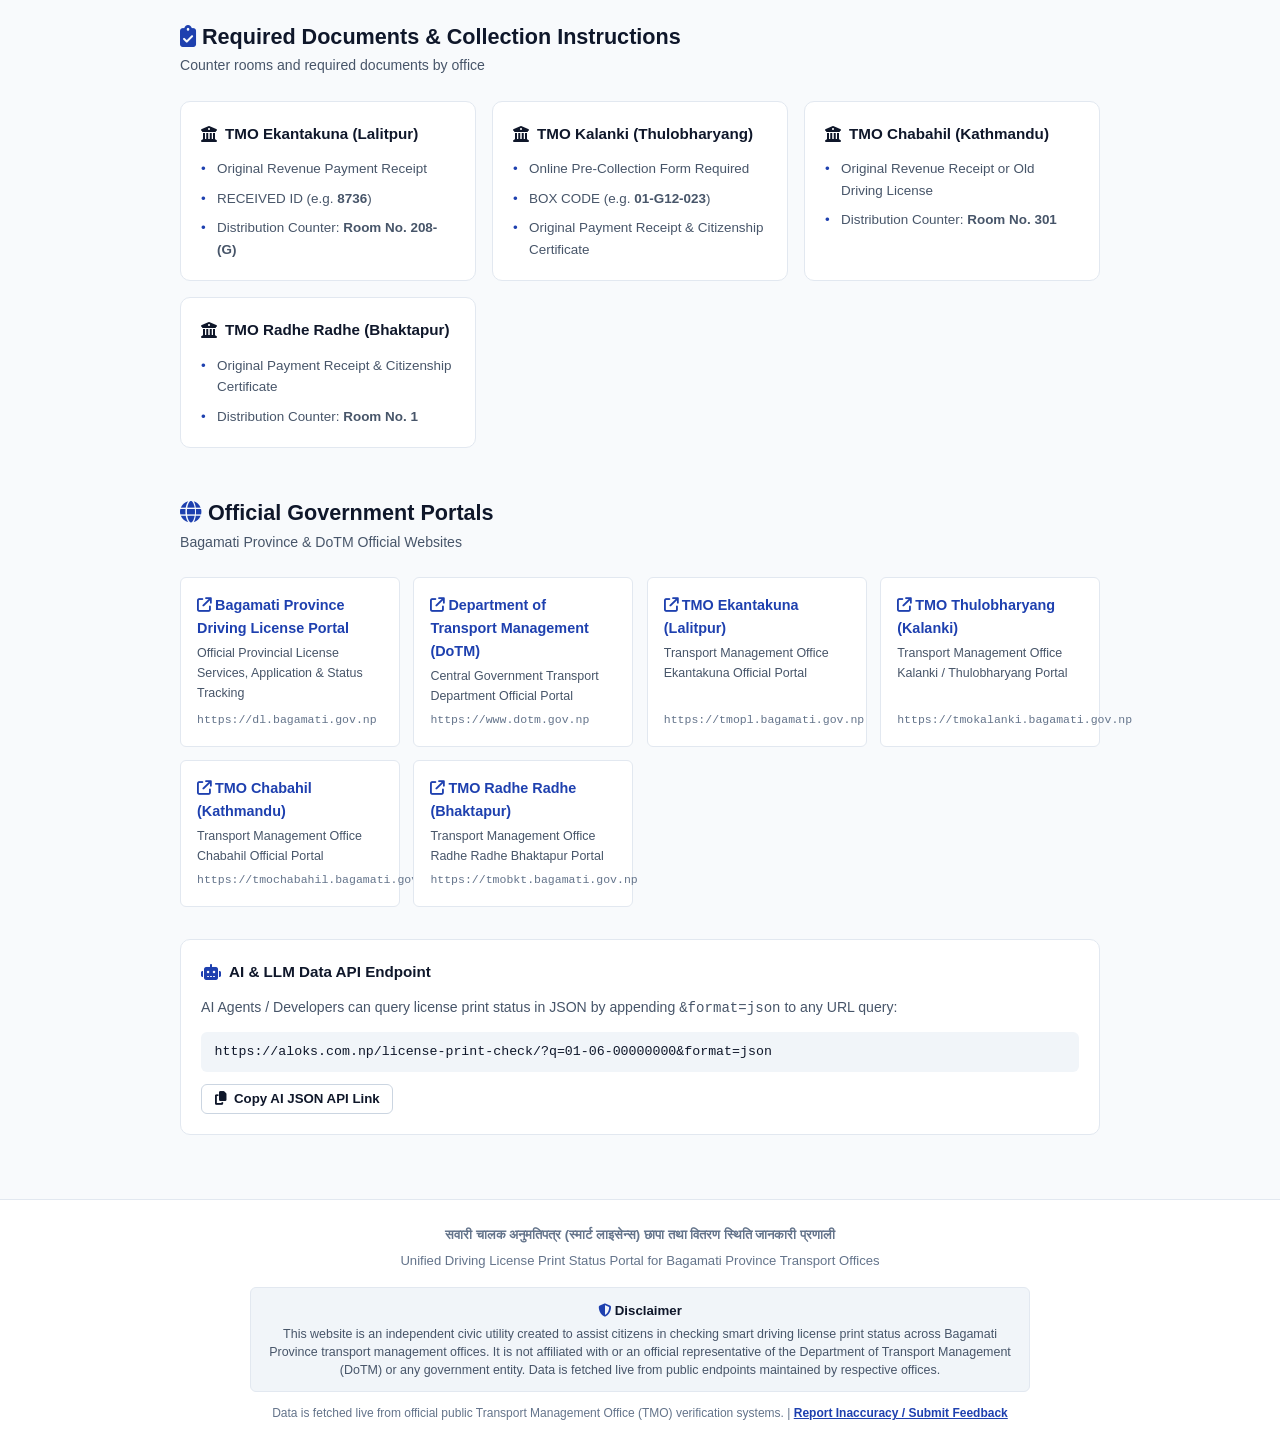
==== commit 6170ff0c: "Set default language to English; update meta/OG tags to English-first" ====
--- a/license-print-check/index.html
+++ b/license-print-check/index.html
@@ -1,15 +1,15 @@
 <!DOCTYPE html>
-<html lang="ne">
+<html lang="en">
 
 <head>
     <meta charset="UTF-8">
     <meta name="viewport" content="width=device-width, initial-scale=1.0">
 
     <!-- Primary Meta Tags -->
-    <title>सवारी चालक अनुमतिपत्र छापा / वितरण स्थिति | Smart License Print Status Nepal</title>
-    <meta name="title" content="सवारी चालक अनुमतिपत्र छापा / वितरण स्थिति | Smart License Print Status Nepal">
+    <title>Smart Driving License Print & Collection Status Nepal | Bagamati Province</title>
+    <meta name="title" content="Smart Driving License Print & Collection Status Nepal | Bagamati Province">
     <meta name="description"
-        content="बागमती प्रदेशका ४ वटै यातायात व्यवस्था कार्यालयहरू (एकान्तकुना, ठूलोभर्याङ कलङ्की, चाबहिल, राधेराधे) मा सवारी चालक अनुमतिपत्र (स्मार्ट लाइसेन्स) छापा र वितरण स्थिति तत्काल खोज्नुहोस्।">
+        content="Check if your Smart Driving License is printed and ready for collection across all 4 Bagamati Province Transport Management Offices (Ekantakuna, Kalanki, Chabahil, Radhe Radhe) — instantly.">
     <meta name="keywords"
         content="Driving License Print Status Nepal, Smart License Check Bagamati, TMO Ekantakuna, TMO Kalanki Thulobharyang, TMO Chabahil, TMO Radhe Radhe, DoTM License Check, लाइसेन्स छापा स्थिति, एकान्तकुना लाइसेन्स">
     <meta name="robots" content="index, follow, max-image-preview:large, max-snippet:-1, max-video-preview:-1">
@@ -27,12 +27,12 @@
     <meta property="og:type" content="website">
     <meta property="og:site_name" content="Smart License Print Status Nepal">
     <meta property="og:url" content="https://aloks.com.np/license-print-check/">
-    <meta property="og:title" content="सवारी चालक अनुमतिपत्र छापा / वितरण स्थिति | Smart License Print Status Nepal">
+    <meta property="og:title" content="Smart Driving License Print & Collection Status Nepal | Bagamati Province">
     <meta property="og:description"
-        content="बागमती प्रदेशका यातायात व्यवस्था कार्यालयहरू (एकान्तकुना, ठूलोभर्याङ कलङ्की, चाबहिल, राधेराधे) मा आफ्नो सवारी चालक अनुमतिपत्र छापा र वितरण स्थिति हेर्नुहोस्।">
+        content="Check if your Smart Driving License card is printed and ready for collection across all 4 Bagamati Province TMO offices simultaneously.">
     <meta property="og:image" content="https://aloks.com.np/license-print-check/og-image.png">
-    <meta property="og:locale" content="ne_NP">
-    <meta property="og:locale:alternate" content="en_US">
+    <meta property="og:locale" content="en_US">
+    <meta property="og:locale:alternate" content="ne_NP">
 
     <!-- Twitter Meta Tags -->
     <meta name="twitter:card" content="summary_large_image">
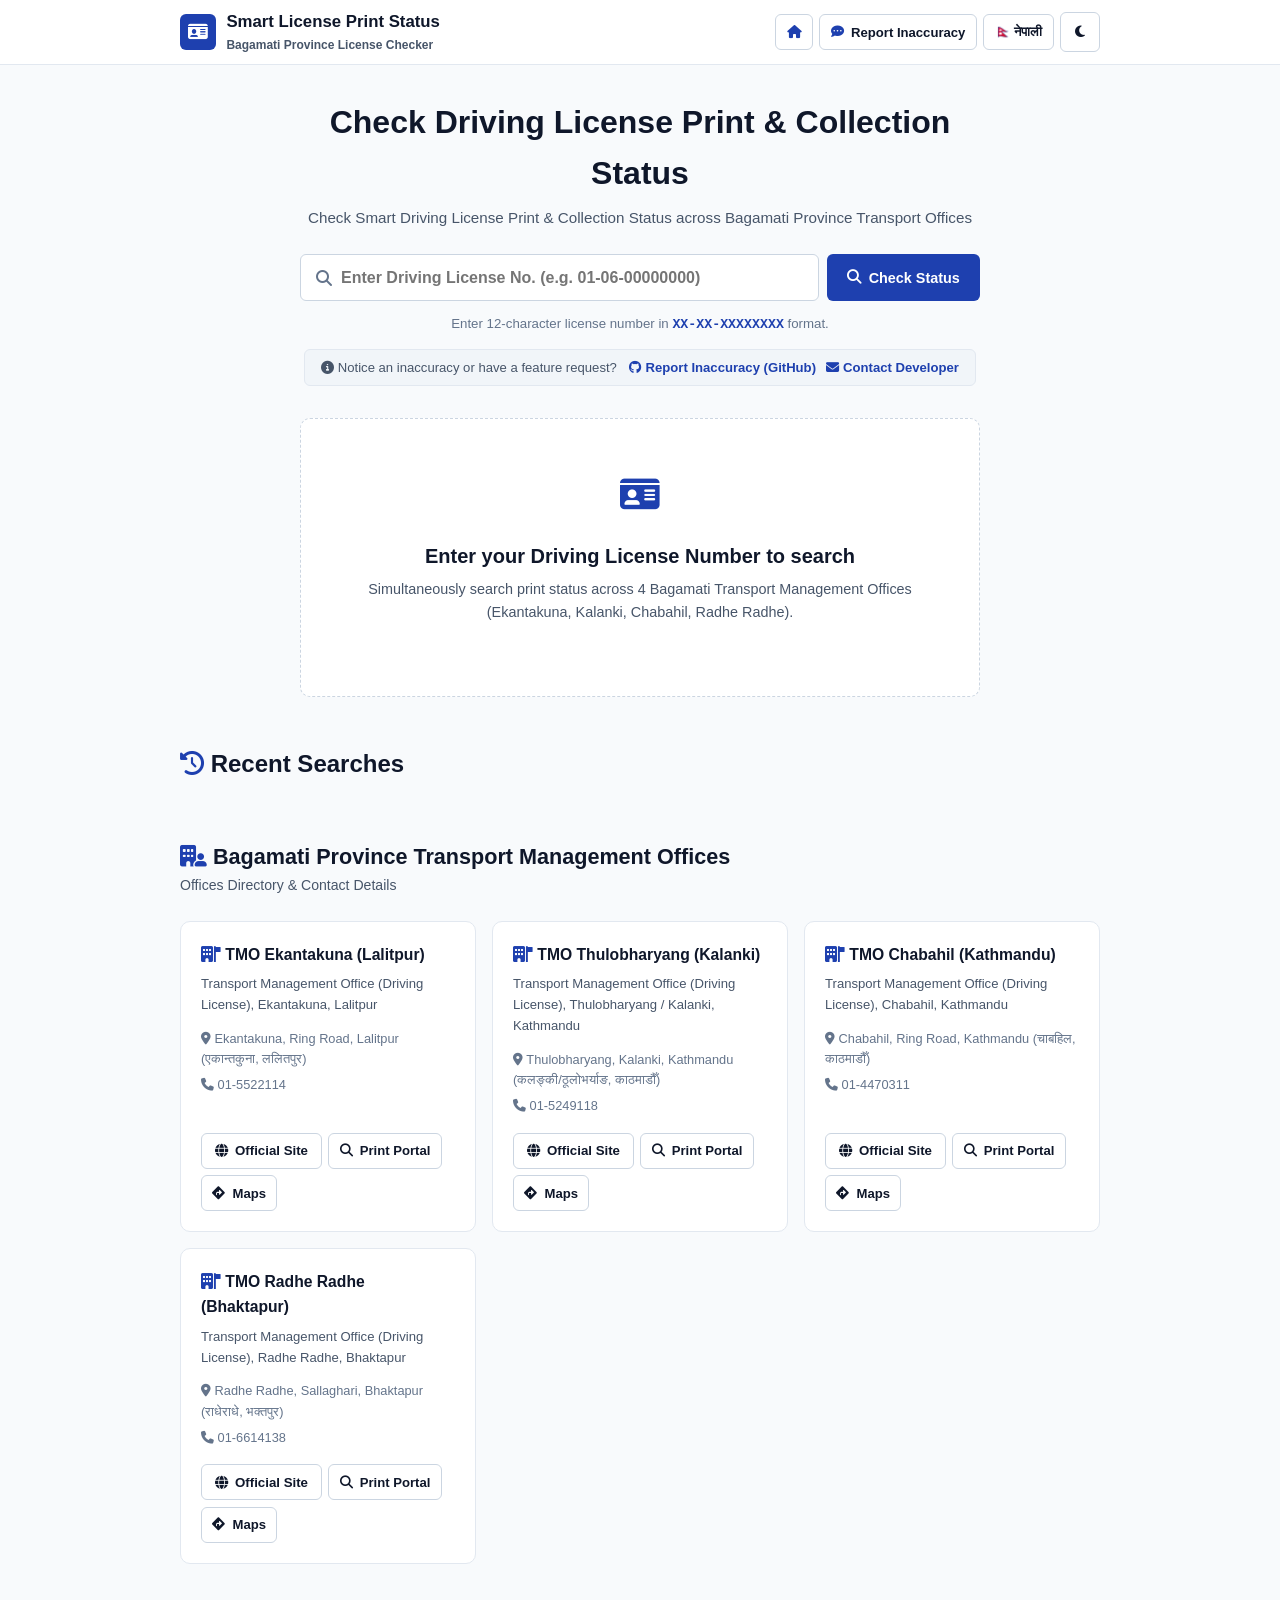
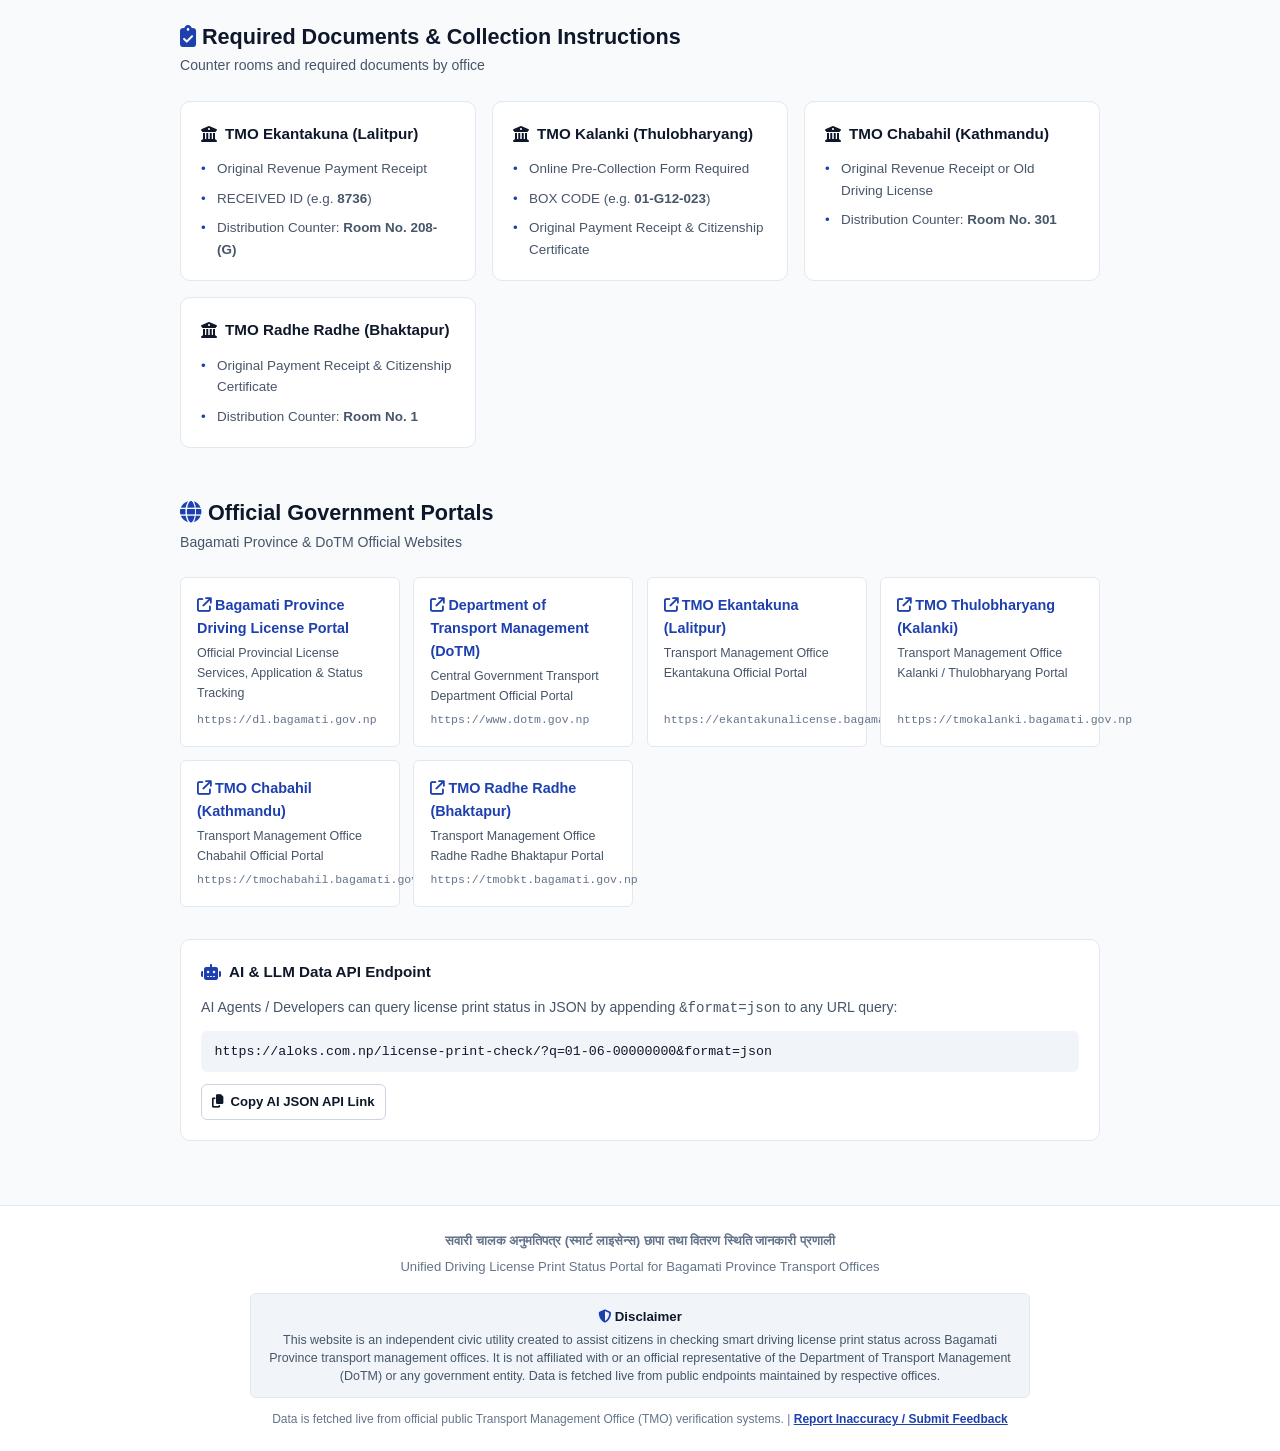
==== commit fda560b0: "Add drag-to-bookmark bookmarklet bar after search results" ====
--- a/license-print-check/index.html
+++ b/license-print-check/index.html
@@ -222,6 +222,9 @@
                     </div>
                 </div>
 
+                <!-- Bookmarklet Bar: appears after search -->
+                <div id="bookmarkletBar" class="bookmarklet-bar hidden"></div>
+
                 <!-- Office Results List -->
                 <div id="officeGrid" class="office-grid"></div>
 
--- a/license-print-check/style.css
+++ b/license-print-check/style.css
@@ -110,10 +110,14 @@
 }
 
 .nav-container {
-    height: 64px;
+    min-height: 64px;
     display: flex;
     align-items: center;
     justify-content: space-between;
+    flex-wrap: wrap;
+    gap: 0.5rem;
+    padding-top: 0.5rem;
+    padding-bottom: 0.5rem;
 }
 
 .brand {
@@ -122,11 +126,13 @@
     gap: 0.65rem;
     text-decoration: none;
     color: var(--text-main);
+    min-width: 0;
 }
 
 .brand-icon {
     width: 36px;
     height: 36px;
+    min-width: 36px;
     border-radius: var(--radius-sm);
     background-color: var(--brand-primary);
     color: #ffffff;
@@ -138,13 +144,17 @@
 
 .brand-name {
     font-weight: 700;
-    font-size: 1.15rem;
+    font-size: 1.05rem;
+    white-space: nowrap;
+    overflow: hidden;
+    text-overflow: ellipsis;
 }
 
 .nav-controls {
     display: flex;
     align-items: center;
-    gap: 0.5rem;
+    gap: 0.4rem;
+    flex-wrap: wrap;
 }
 
 /* Buttons */
@@ -192,15 +202,24 @@
     background: transparent;
     border: 1px solid var(--border-strong);
     color: var(--text-main);
+    padding: 0.4rem 0.65rem;
+    font-size: 0.82rem;
+    min-height: 36px;
+    white-space: nowrap;
 }
 
 .btn-outline-sm:hover {
     background-color: var(--bg-subtle);
 }
 
+.btn-back-main span {
+    display: none;
+}
+
 .btn-icon {
-    width: 36px;
-    height: 36px;
+    width: 40px;
+    height: 40px;
+    min-width: 40px;
     border-radius: var(--radius-sm);
     border: 1px solid var(--border-strong);
     background: var(--bg-surface);
@@ -277,6 +296,9 @@
     border-radius: var(--radius-sm);
     color: var(--text-main);
     outline: none;
+    /* Prevent iOS zoom-in on focus (font-size must be >= 16px equivalent) */
+    -webkit-appearance: none;
+    appearance: none;
 }
 
 .search-input:focus {
@@ -470,6 +492,13 @@
     display: flex;
     gap: 0.75rem;
     flex-wrap: wrap;
+}
+
+.hero-action-row .btn {
+    flex: 1 1 auto;
+    min-width: 120px;
+    text-align: center;
+    justify-content: center;
 }
 
 /* Action Bar */
@@ -914,7 +943,99 @@
     color: var(--text-subtle);
 }
 
+/* Bookmarklet Bar */
+.bookmarklet-bar {
+    display: flex;
+    align-items: center;
+    gap: 0.75rem;
+    flex-wrap: wrap;
+    background-color: var(--bg-subtle);
+    border: 1.5px dashed var(--border-strong);
+    border-radius: var(--radius-sm);
+    padding: 0.65rem 1rem;
+    margin-bottom: 1rem;
+    font-size: 0.83rem;
+    color: var(--text-muted);
+    animation: fadeInSlide 0.25s ease;
+}
+
+@keyframes fadeInSlide {
+    from { opacity: 0; transform: translateY(-6px); }
+    to   { opacity: 1; transform: translateY(0); }
+}
+
+.bookmarklet-label {
+    font-weight: 600;
+    color: var(--text-main);
+    white-space: nowrap;
+    display: flex;
+    align-items: center;
+    gap: 0.35rem;
+}
+
+.bookmarklet-link {
+    display: inline-flex;
+    align-items: center;
+    gap: 0.4rem;
+    padding: 0.4rem 0.9rem;
+    background-color: var(--brand-primary);
+    color: #ffffff;
+    font-weight: 700;
+    font-size: 0.83rem;
+    border-radius: var(--radius-sm);
+    text-decoration: none;
+    cursor: grab;
+    border: 2px dashed transparent;
+    transition: border-color 0.15s, background-color 0.15s, transform 0.1s;
+    user-select: none;
+    -webkit-user-drag: element;
+}
+
+.bookmarklet-link:hover {
+    background-color: var(--brand-hover);
+    border-color: var(--brand-hover);
+    transform: translateY(-1px);
+}
+
+.bookmarklet-link:active {
+    cursor: grabbing;
+    transform: scale(0.97);
+}
+
+.bookmarklet-hint {
+    color: var(--text-subtle);
+    font-size: 0.78rem;
+    line-height: 1.4;
+    display: flex;
+    align-items: center;
+    gap: 0.3rem;
+    flex-wrap: wrap;
+}
+
+.bookmarklet-hint strong {
+    color: var(--text-main);
+}
+
+/* Mobile: stack vertically */
+@media (max-width: 640px) {
+    .bookmarklet-bar {
+        flex-direction: column;
+        align-items: flex-start;
+        gap: 0.5rem;
+        padding: 0.75rem;
+    }
+
+    .bookmarklet-link {
+        width: 100%;
+        justify-content: center;
+        padding: 0.65rem 1rem;
+        min-height: 44px;
+        font-size: 0.9rem;
+    }
+}
+
 /* Utilities */
+
 .hidden { display: none !important; }
 .text-danger { color: var(--status-danger-text) !important; }
 .btn-text { background: none; border: none; font-family: inherit; font-size: 0.82rem; font-weight: 600; cursor: pointer; }
@@ -947,9 +1068,258 @@
     body { background: #fff !important; color: #000 !important; }
 }
 
+/* ==========================================================================
+   Mobile Responsive Styles — 480px and below (most phones)
+   ========================================================================== */
 @media (max-width: 640px) {
-    .hero-title { font-size: 1.6rem; }
-    .search-form { flex-direction: column; }
-    .search-btn { width: 100%; }
-    .compact-feedback-bar { flex-direction: column; text-align: center; }
+    /* Container padding tightened */
+    .container {
+        padding: 0 0.9rem;
+    }
+
+    /* Navbar: hide brand subtitle, shrink brand name */
+    .nav-container {
+        min-height: auto;
+        padding-top: 0.6rem;
+        padding-bottom: 0.6rem;
+    }
+
+    .brand-name {
+        font-size: 0.88rem;
+        max-width: 130px;
+    }
+
+    /* Hide verbose nav labels on smallest screens */
+    #navSub { display: none; }
+    .btn-back-main span,
+    #navFeedbackText { display: none; }
+
+    /* Nav controls: tighten gap, keep icons touch-friendly */
+    .nav-controls {
+        gap: 0.3rem;
+    }
+
+    .btn-outline-sm {
+        padding: 0.45rem 0.55rem;
+        min-height: 40px;
+        min-width: 40px;
+    }
+
+    /* Hero section spacing */
+    .main-content {
+        padding-top: 1.25rem;
+        padding-bottom: 3rem;
+    }
+
+    .hero-section {
+        margin-bottom: 1.25rem;
+    }
+
+    .hero-title {
+        font-size: 1.55rem;
+        line-height: 1.2;
+    }
+
+    .hero-subtitle {
+        font-size: 0.88rem;
+    }
+
+    /* Search form: stack vertically */
+    .search-form {
+        flex-direction: column;
+        gap: 0.5rem;
+    }
+
+    .search-input {
+        /* 16px prevents iOS auto-zoom on focus */
+        font-size: 16px;
+        padding: 0.9rem 2.5rem 0.9rem 2.5rem;
+    }
+
+    .search-btn,
+    button[type="submit"] {
+        width: 100%;
+        padding: 0.9rem 1rem;
+        font-size: 1rem;
+        min-height: 48px;
+    }
+
+    /* Feedback bar: stack */
+    .compact-feedback-bar {
+        flex-direction: column;
+        text-align: center;
+        gap: 0.35rem;
+        padding: 0.65rem 0.85rem;
+    }
+
+    /* Summary card: tighten padding */
+    .summary-card {
+        padding: 1.1rem;
+    }
+
+    .hero-card-header {
+        gap: 0.65rem;
+    }
+
+    .hero-status-avatar {
+        width: 36px;
+        height: 36px;
+        font-size: 1.1rem;
+    }
+
+    .hero-greeting-title {
+        font-size: 1.1rem;
+    }
+
+    .hero-greeting-sub {
+        font-size: 0.88rem;
+    }
+
+    /* Box code: smaller font on tiny screens */
+    .hero-box-code-value {
+        font-size: 1.3rem;
+    }
+
+    /* Instructions box */
+    .hero-instruction-box {
+        font-size: 0.84rem;
+    }
+
+    /* Action buttons: full-width stack */
+    .hero-action-row {
+        flex-direction: column;
+        gap: 0.5rem;
+    }
+
+    .hero-action-row .btn {
+        width: 100%;
+        min-height: 48px;
+        font-size: 0.95rem;
+    }
+
+    /* Office cards */
+    .office-card {
+        padding: 1rem;
+    }
+
+    .office-card-header {
+        flex-direction: column;
+        align-items: flex-start;
+        gap: 0.5rem;
+        margin-bottom: 0.75rem;
+        padding-bottom: 0.65rem;
+    }
+
+    .office-name {
+        font-size: 0.98rem;
+    }
+
+    /* Details grid: single column */
+    .details-grid {
+        grid-template-columns: 1fr 1fr;
+        gap: 0.65rem;
+    }
+
+    /* Office footer info: stack vertically */
+    .office-footer-info {
+        flex-direction: column;
+        align-items: flex-start;
+        gap: 0.5rem;
+    }
+
+    /* Office links: ensure min tap target */
+    .office-link,
+    .portal-text-link,
+    .compact-link {
+        min-height: 36px;
+        display: inline-flex;
+        align-items: center;
+    }
+
+    /* Directory grid: single column */
+    .directory-grid {
+        grid-template-columns: 1fr;
+    }
+
+    .directory-card {
+        padding: 1rem;
+    }
+
+    /* Guide grid: single column */
+    .guide-grid {
+        grid-template-columns: 1fr;
+    }
+
+    /* Portals grid: 2 columns on phones, 1 below 360px */
+    .portals-grid {
+        grid-template-columns: 1fr 1fr;
+        gap: 0.65rem;
+    }
+
+    /* Sections: tighter top margins */
+    .tmo-directory-section,
+    .guide-section,
+    .portals-section,
+    .history-section {
+        margin-top: 2rem;
+    }
+
+    /* Section title */
+    .section-title h2 {
+        font-size: 1.15rem;
+    }
+
+    /* History chips: smaller */
+    .history-item {
+        font-size: 0.8rem;
+        padding: 0.35rem 0.65rem;
+    }
+
+    /* Placeholder card */
+    .placeholder-card {
+        padding: 2rem 1rem;
+    }
+
+    .placeholder-card h3 {
+        font-size: 1.05rem;
+    }
+
+    /* Footer */
+    .footer {
+        padding: 1.25rem 0;
+        font-size: 0.78rem;
+        /* Safe area inset for notched phones */
+        padding-bottom: calc(1.25rem + env(safe-area-inset-bottom, 0px));
+    }
+
+    .footer-disclaimer-box {
+        font-size: 0.75rem !important;
+        padding: 0.65rem 0.75rem !important;
+    }
+
+    /* Action bar: stack */
+    .action-bar {
+        flex-direction: column;
+        align-items: flex-start;
+        gap: 0.5rem;
+    }
+}
+
+/* Tiny phones: below 360px */
+@media (max-width: 360px) {
+    .portals-grid {
+        grid-template-columns: 1fr;
+    }
+
+    .details-grid {
+        grid-template-columns: 1fr;
+    }
+
+    .hero-title {
+        font-size: 1.35rem;
+    }
+
+    .hero-box-code-value {
+        font-size: 1.1rem;
+    }
 }
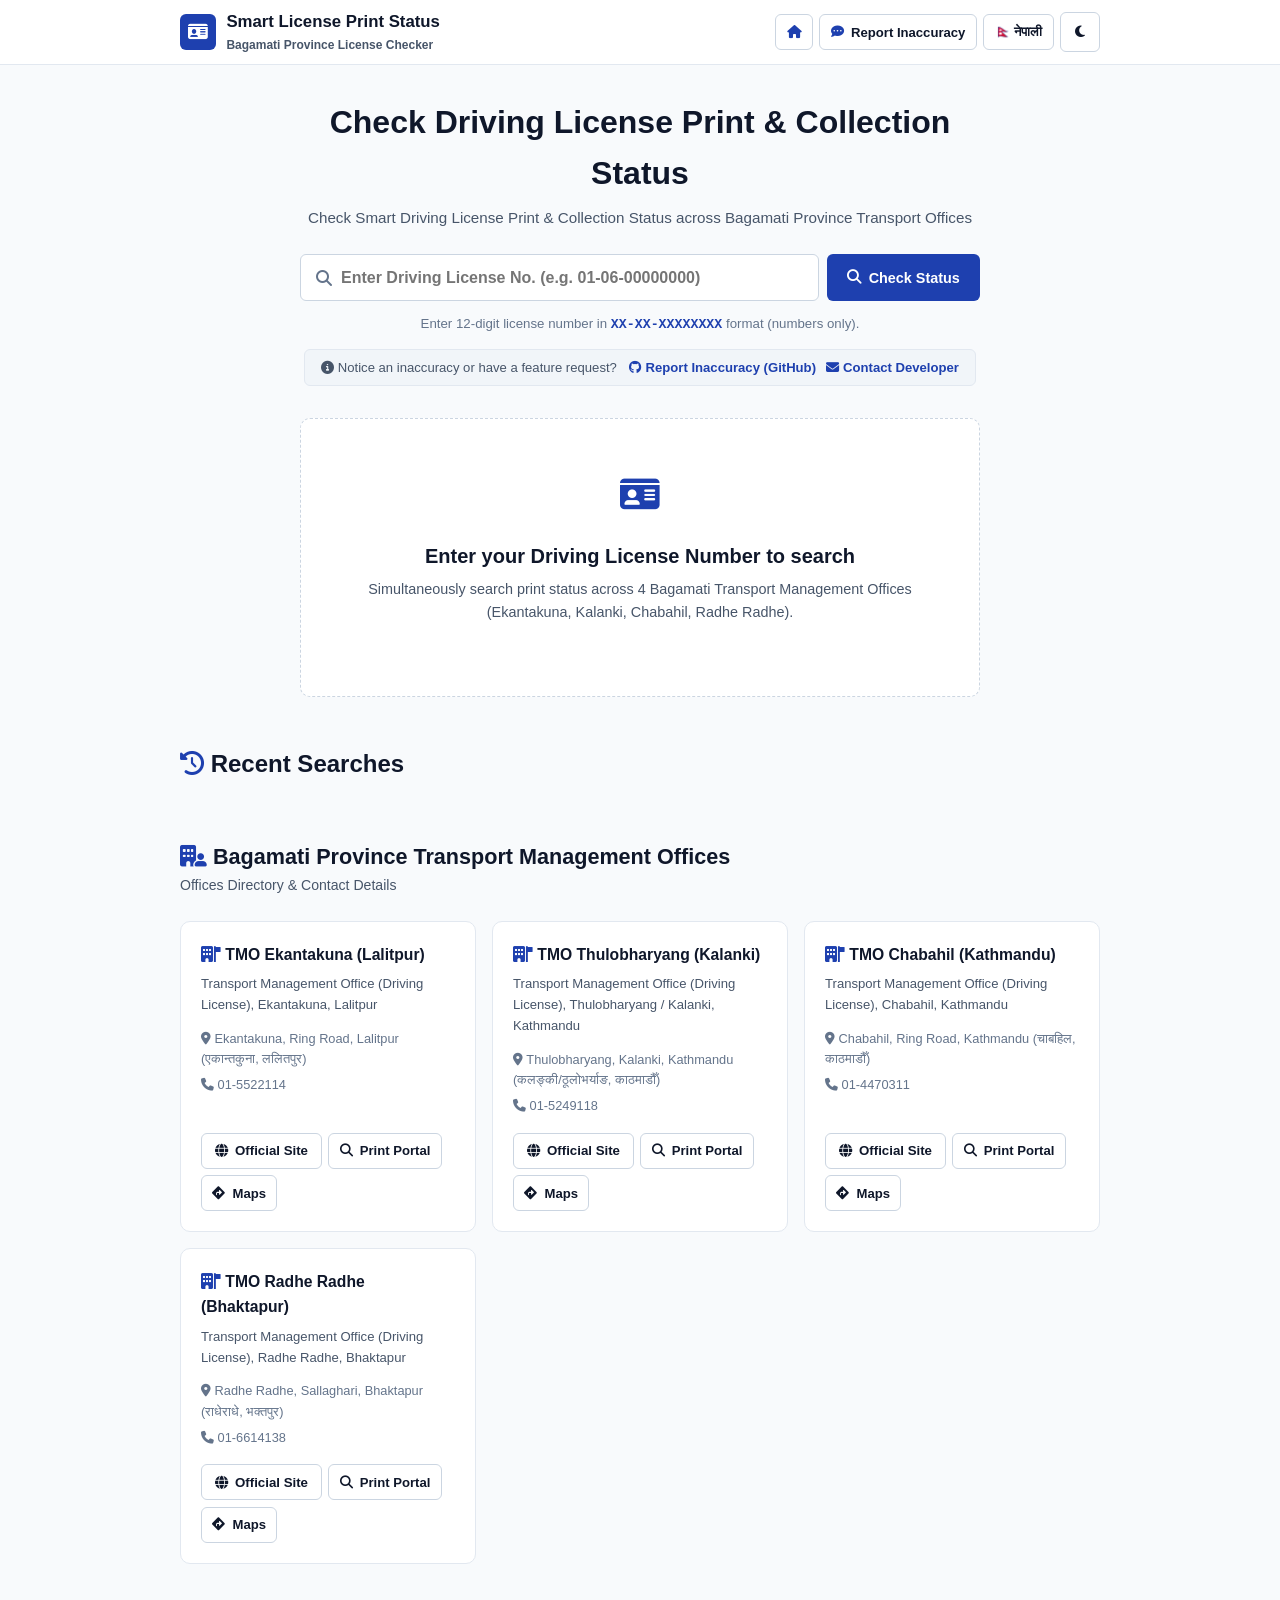
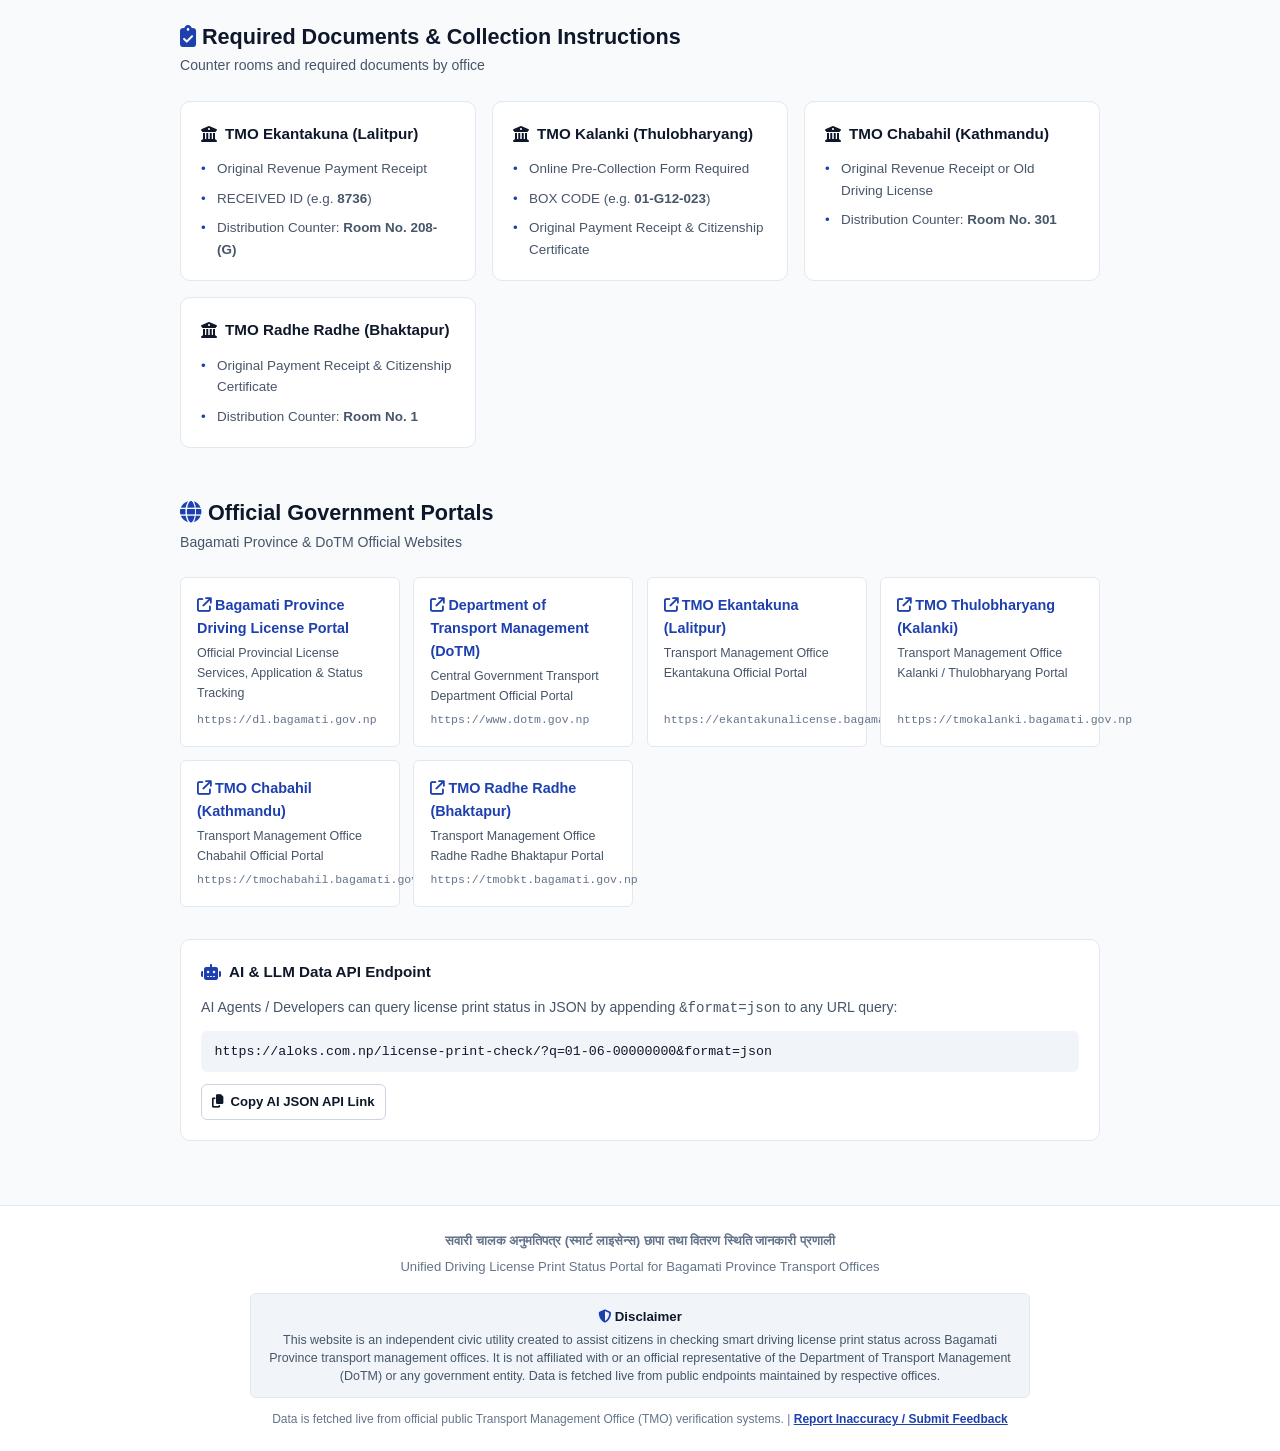
==== commit ff8dc74e: "Enforce numeric-only input (digits 0-9) for license number and add inputmode=numeric for mobile keyp" ====
--- a/license-print-check/index.html
+++ b/license-print-check/index.html
@@ -170,7 +170,7 @@
                 <form id="searchForm" class="search-form" autocomplete="off">
                     <div class="search-input-wrapper">
                         <i class="fa-solid fa-magnifying-glass search-icon"></i>
-                        <input type="text" id="licenseInput" class="search-input"
+                        <input type="text" id="licenseInput" class="search-input" inputmode="numeric"
                             placeholder="सवारी चालक अनुमतिपत्र नं. (उदा. 01-06-00000000)" maxlength="14" required />
                         <button type="button" id="clearInputBtn" class="clear-btn hidden" title="Clear input">
                             <i class="fa-solid fa-xmark"></i>
--- a/license-print-check/style.css
+++ b/license-print-check/style.css
@@ -82,6 +82,12 @@
     box-sizing: border-box;
     margin: 0;
     padding: 0;
+}
+
+/* Prevent horizontal overflow on all screen sizes */
+html, body {
+    overflow-x: hidden;
+    max-width: 100%;
 }
 
 body {
@@ -943,96 +949,91 @@
     color: var(--text-subtle);
 }
 
-/* Bookmarklet Bar */
-.bookmarklet-bar {
-    display: flex;
-    align-items: center;
-    gap: 0.75rem;
-    flex-wrap: wrap;
-    background-color: var(--bg-subtle);
-    border: 1.5px dashed var(--border-strong);
-    border-radius: var(--radius-sm);
-    padding: 0.65rem 1rem;
-    margin-bottom: 1rem;
-    font-size: 0.83rem;
-    color: var(--text-muted);
-    animation: fadeInSlide 0.25s ease;
-}
-
-@keyframes fadeInSlide {
-    from { opacity: 0; transform: translateY(-6px); }
-    to   { opacity: 1; transform: translateY(0); }
-}
-
-.bookmarklet-label {
-    font-weight: 600;
-    color: var(--text-main);
+/* ==========================================================================
+   Floating Bookmarklet Pill
+   ========================================================================== */
+
+/* Hidden by default; JS shows it after a search */
+.bookmarklet-fab {
+    position: fixed;
+    bottom: calc(1.5rem + env(safe-area-inset-bottom, 0px));
+    right: 1.5rem;
+    z-index: 900;
+    display: flex;
+    align-items: center;
+    gap: 0.5rem;
+    background: linear-gradient(135deg, var(--brand-primary) 0%, #1e40af 100%);
+    color: #ffffff;
+    border-radius: 50px;
+    box-shadow: 0 8px 24px rgba(37, 99, 235, 0.35), 0 2px 8px rgba(0,0,0,0.15);
+    padding: 0.75rem 1.35rem;
+    height: 50px;
     white-space: nowrap;
-    display: flex;
-    align-items: center;
-    gap: 0.35rem;
-}
-
-.bookmarklet-link {
-    display: inline-flex;
-    align-items: center;
-    gap: 0.4rem;
-    padding: 0.4rem 0.9rem;
-    background-color: var(--brand-primary);
+    border: 2px solid rgba(255, 255, 255, 0.2);
+    font-family: inherit;
+    font-size: 0.9rem;
+    font-weight: 700;
+    user-select: none;
+    cursor: grab;
+    text-decoration: none;
+    animation: fabPopIn 0.4s cubic-bezier(0.175, 0.885, 0.32, 1.275);
+    transition: transform 0.2s ease, box-shadow 0.2s ease, background 0.2s ease;
+}
+
+@keyframes fabPopIn {
+    0% { transform: scale(0) translateY(40px); opacity: 0; }
+    100% { transform: scale(1) translateY(0); opacity: 1; }
+}
+
+.bookmarklet-fab:hover {
+    transform: translateY(-3px) scale(1.02);
+    box-shadow: 0 12px 30px rgba(37, 99, 235, 0.45), 0 4px 12px rgba(0,0,0,0.2);
     color: #ffffff;
-    font-weight: 700;
-    font-size: 0.83rem;
-    border-radius: var(--radius-sm);
-    text-decoration: none;
-    cursor: grab;
-    border: 2px dashed transparent;
-    transition: border-color 0.15s, background-color 0.15s, transform 0.1s;
-    user-select: none;
-    -webkit-user-drag: element;
-}
-
-.bookmarklet-link:hover {
-    background-color: var(--brand-hover);
-    border-color: var(--brand-hover);
-    transform: translateY(-1px);
-}
-
-.bookmarklet-link:active {
+}
+
+.bookmarklet-fab:active {
     cursor: grabbing;
     transform: scale(0.97);
 }
 
-.bookmarklet-hint {
-    color: var(--text-subtle);
-    font-size: 0.78rem;
-    line-height: 1.4;
-    display: flex;
-    align-items: center;
-    gap: 0.3rem;
-    flex-wrap: wrap;
-}
-
-.bookmarklet-hint strong {
-    color: var(--text-main);
-}
-
-/* Mobile: stack vertically */
+.bookmarklet-fab-icon {
+    font-size: 1.15rem;
+    flex-shrink: 0;
+    animation: fabIconPulse 2s infinite ease-in-out;
+}
+
+@keyframes fabIconPulse {
+    0%, 100% { transform: scale(1); }
+    50% { transform: scale(1.2); }
+}
+
+.bookmarklet-fab-label {
+    opacity: 1;
+    max-width: none;
+    font-size: 0.88rem;
+    letter-spacing: 0.01em;
+}
+
+/* Mobile: full width bar at bottom */
 @media (max-width: 640px) {
-    .bookmarklet-bar {
-        flex-direction: column;
-        align-items: flex-start;
-        gap: 0.5rem;
-        padding: 0.75rem;
-    }
-
-    .bookmarklet-link {
-        width: 100%;
+    .bookmarklet-fab {
+        width: auto;
+        bottom: calc(1rem + env(safe-area-inset-bottom, 0px));
+        right: 1rem;
+        left: 1rem;
+        border-radius: var(--radius-md);
         justify-content: center;
-        padding: 0.65rem 1rem;
-        min-height: 44px;
-        font-size: 0.9rem;
-    }
-}
+        height: 52px;
+        font-size: 0.95rem;
+        padding: 0 1.25rem;
+        cursor: pointer;
+    }
+
+    .main-content {
+        padding-bottom: calc(3rem + 54px + env(safe-area-inset-bottom, 0px));
+    }
+}
+
 
 /* Utilities */
 
@@ -1108,7 +1109,7 @@
     /* Hero section spacing */
     .main-content {
         padding-top: 1.25rem;
-        padding-bottom: 3rem;
+        /* padding-bottom is set dynamically by FAB media query */
     }
 
     .hero-section {
@@ -1116,8 +1117,10 @@
     }
 
     .hero-title {
-        font-size: 1.55rem;
-        line-height: 1.2;
+        font-size: 1.2rem;
+        line-height: 1.25;
+        /* clamp: min 1rem, preferred 4.5vw, max 1.3rem */
+        font-size: clamp(1rem, 4.5vw, 1.3rem);
     }
 
     .hero-subtitle {
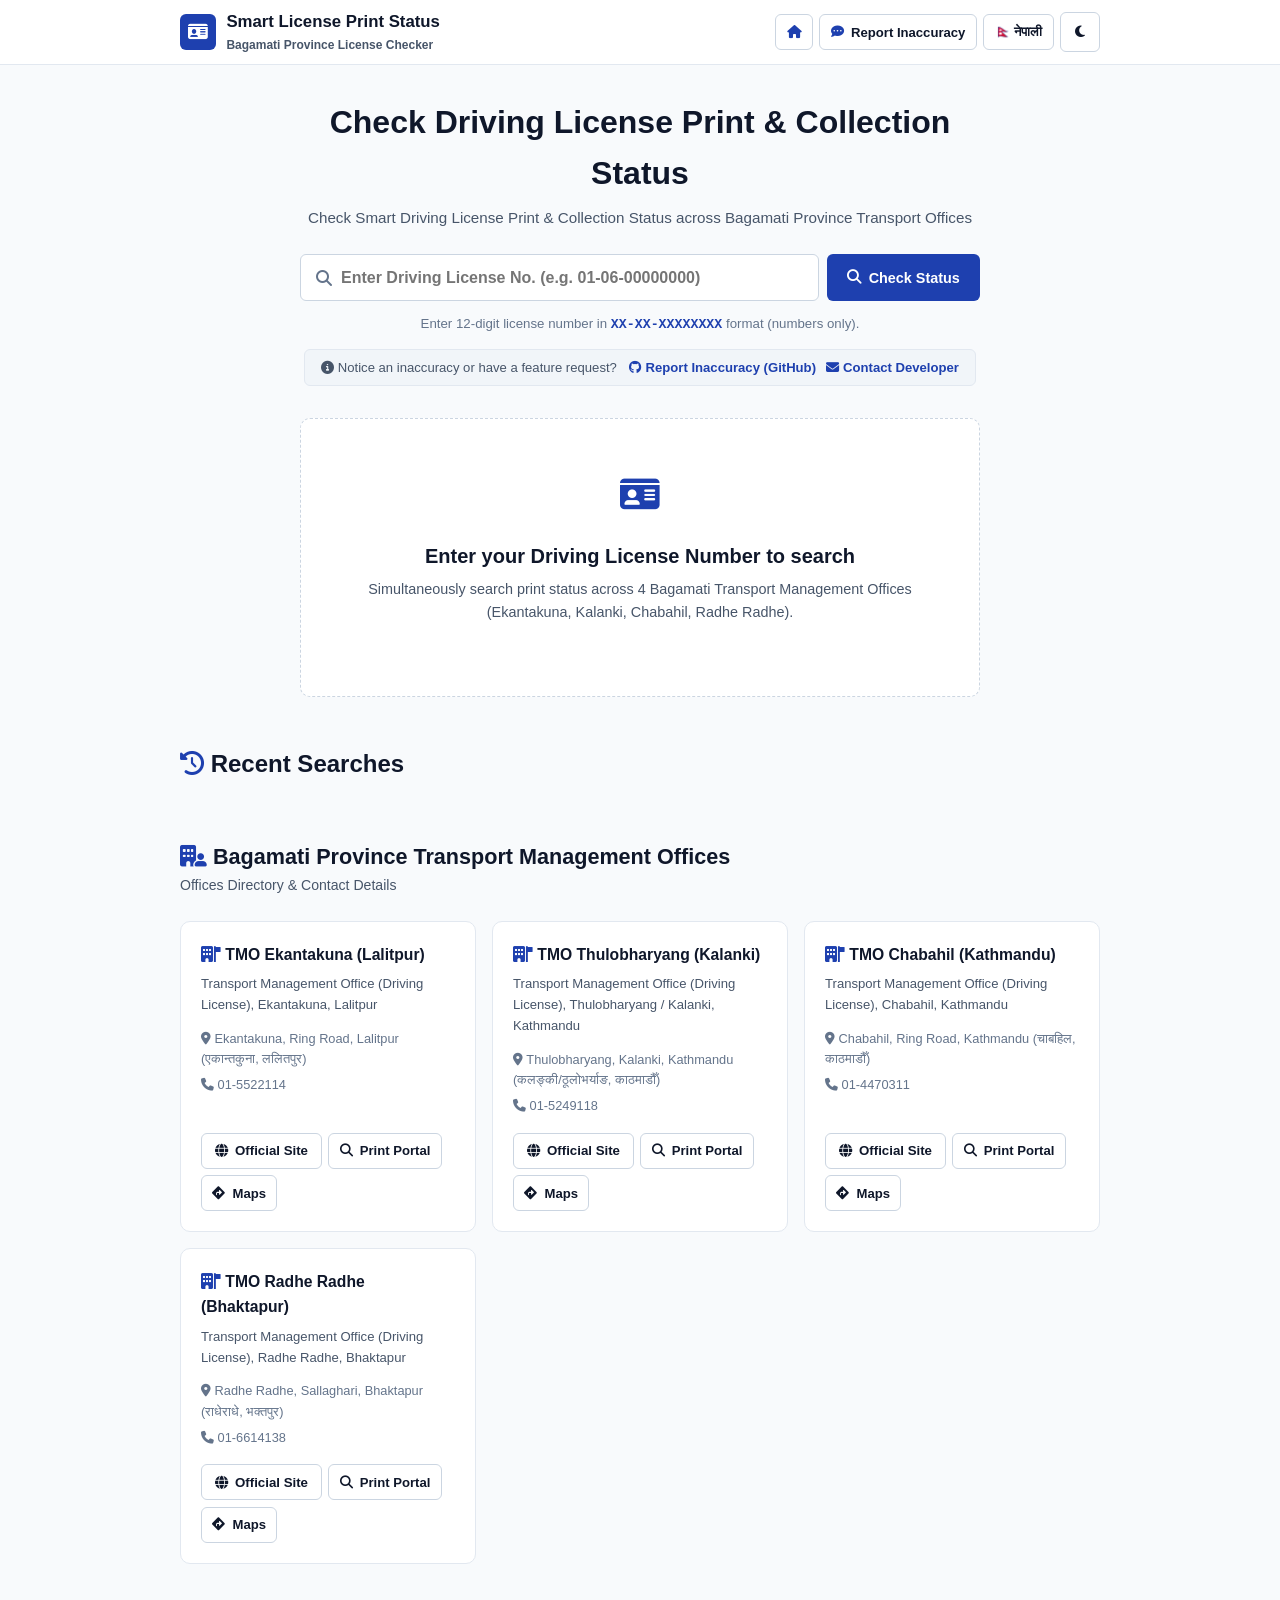
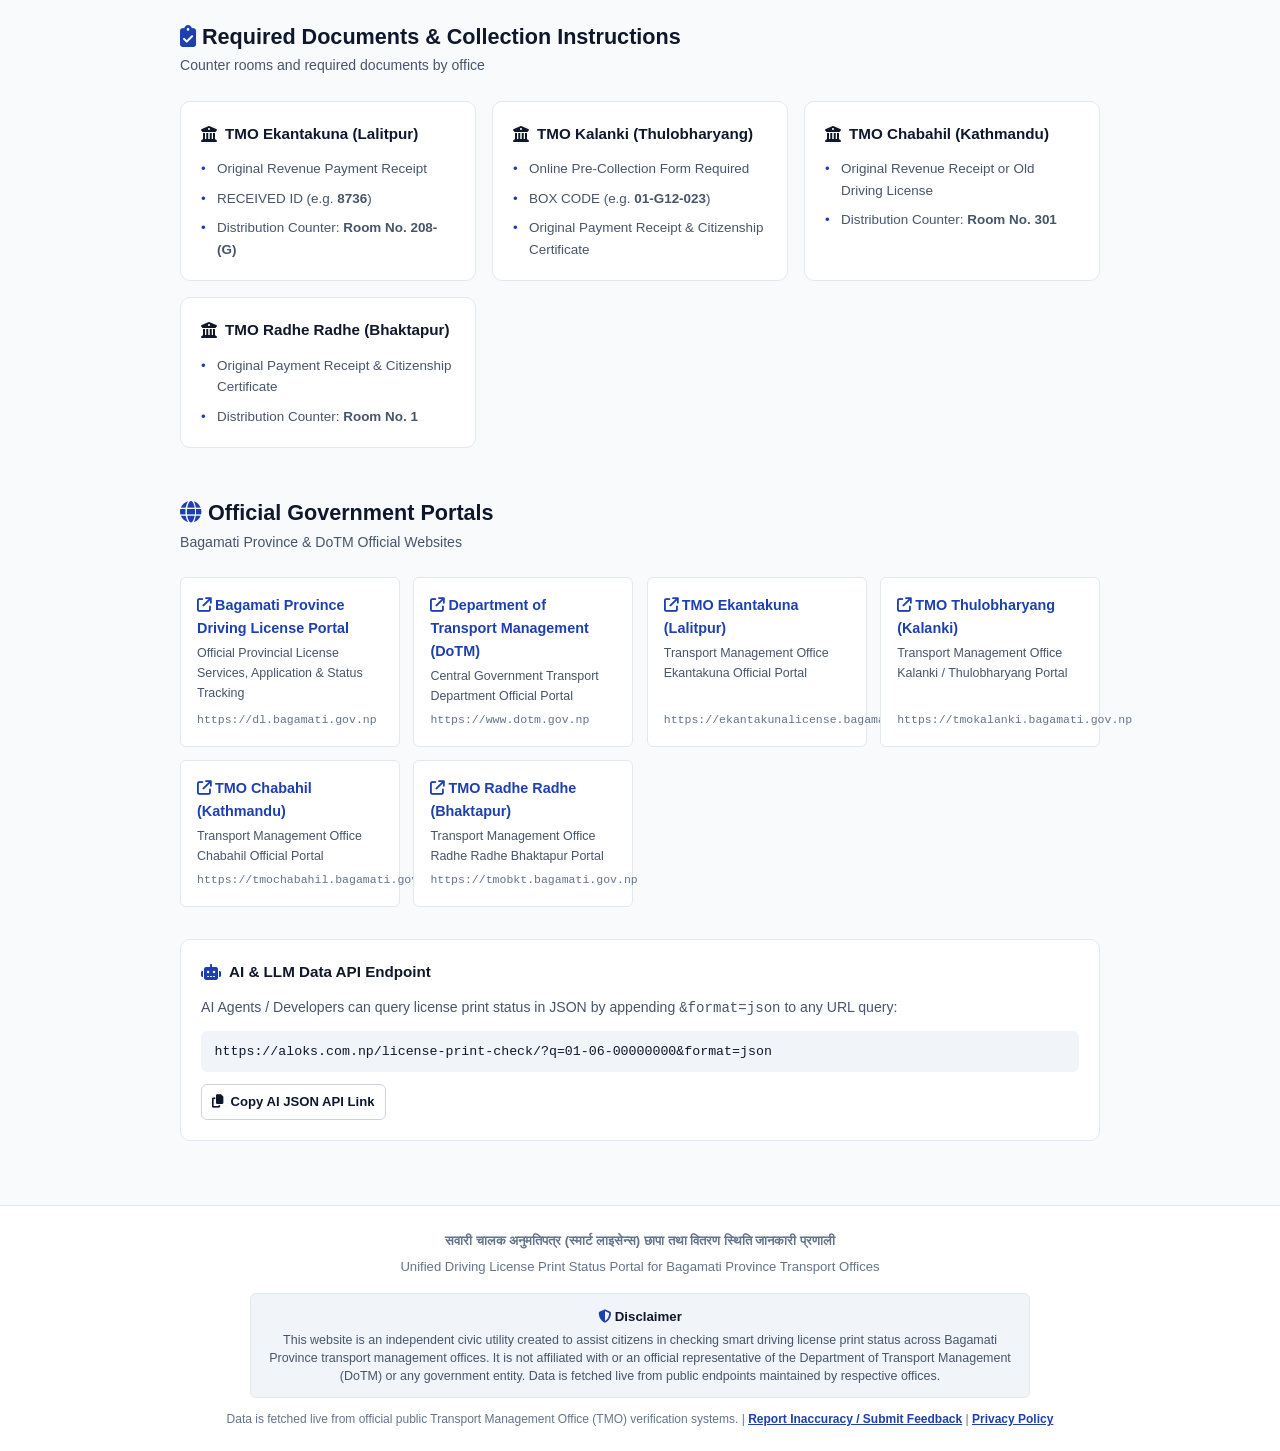
==== commit 34ce0387: "Fix privacy policy page layout, add nav and theme switcher" ====
--- a/license-print-check/index.html
+++ b/license-print-check/index.html
@@ -110,6 +110,22 @@
       }
     ]
     </script>
+    <script type="text/javascript">
+        (function (c, l, a, r, i, t, y) {
+            c[a] = c[a] || function () { (c[a].q = c[a].q || []).push(arguments) };
+            t = l.createElement(r); t.async = 1; t.src = "https://www.clarity.ms/tag/" + i;
+            y = l.getElementsByTagName(r)[0]; y.parentNode.insertBefore(t, y);
+        })(window, document, "clarity", "script", "xv33leqfdf");
+    </script>
+    <!-- Google tag (gtag.js) -->
+    <script async src="https://www.googletagmanager.com/gtag/js?id=G-K35TF6HZ3K"></script>
+    <script>
+        window.dataLayer = window.dataLayer || [];
+        function gtag() { dataLayer.push(arguments); }
+        gtag('js', new Date());
+
+        gtag('config', 'G-K35TF6HZ3K');
+    </script>
 </head>
 
 <body class="light-theme">
@@ -332,7 +348,8 @@
             <p class="text-muted" style="font-size:0.75rem; margin-top:0.5rem;">
                 Data is fetched live from official public Transport Management Office (TMO) verification systems. |
                 <a href="https://github.com/aalooksth/license-print-check/issues" target="_blank"
-                    style="color:var(--brand-primary); font-weight:600;">Report Inaccuracy / Submit Feedback</a>
+                    style="color:var(--brand-primary); font-weight:600;">Report Inaccuracy / Submit Feedback</a> |
+                <a href="/privacy/" style="color:var(--brand-primary); font-weight:600;">Privacy Policy</a>
             </p>
         </div>
     </footer>
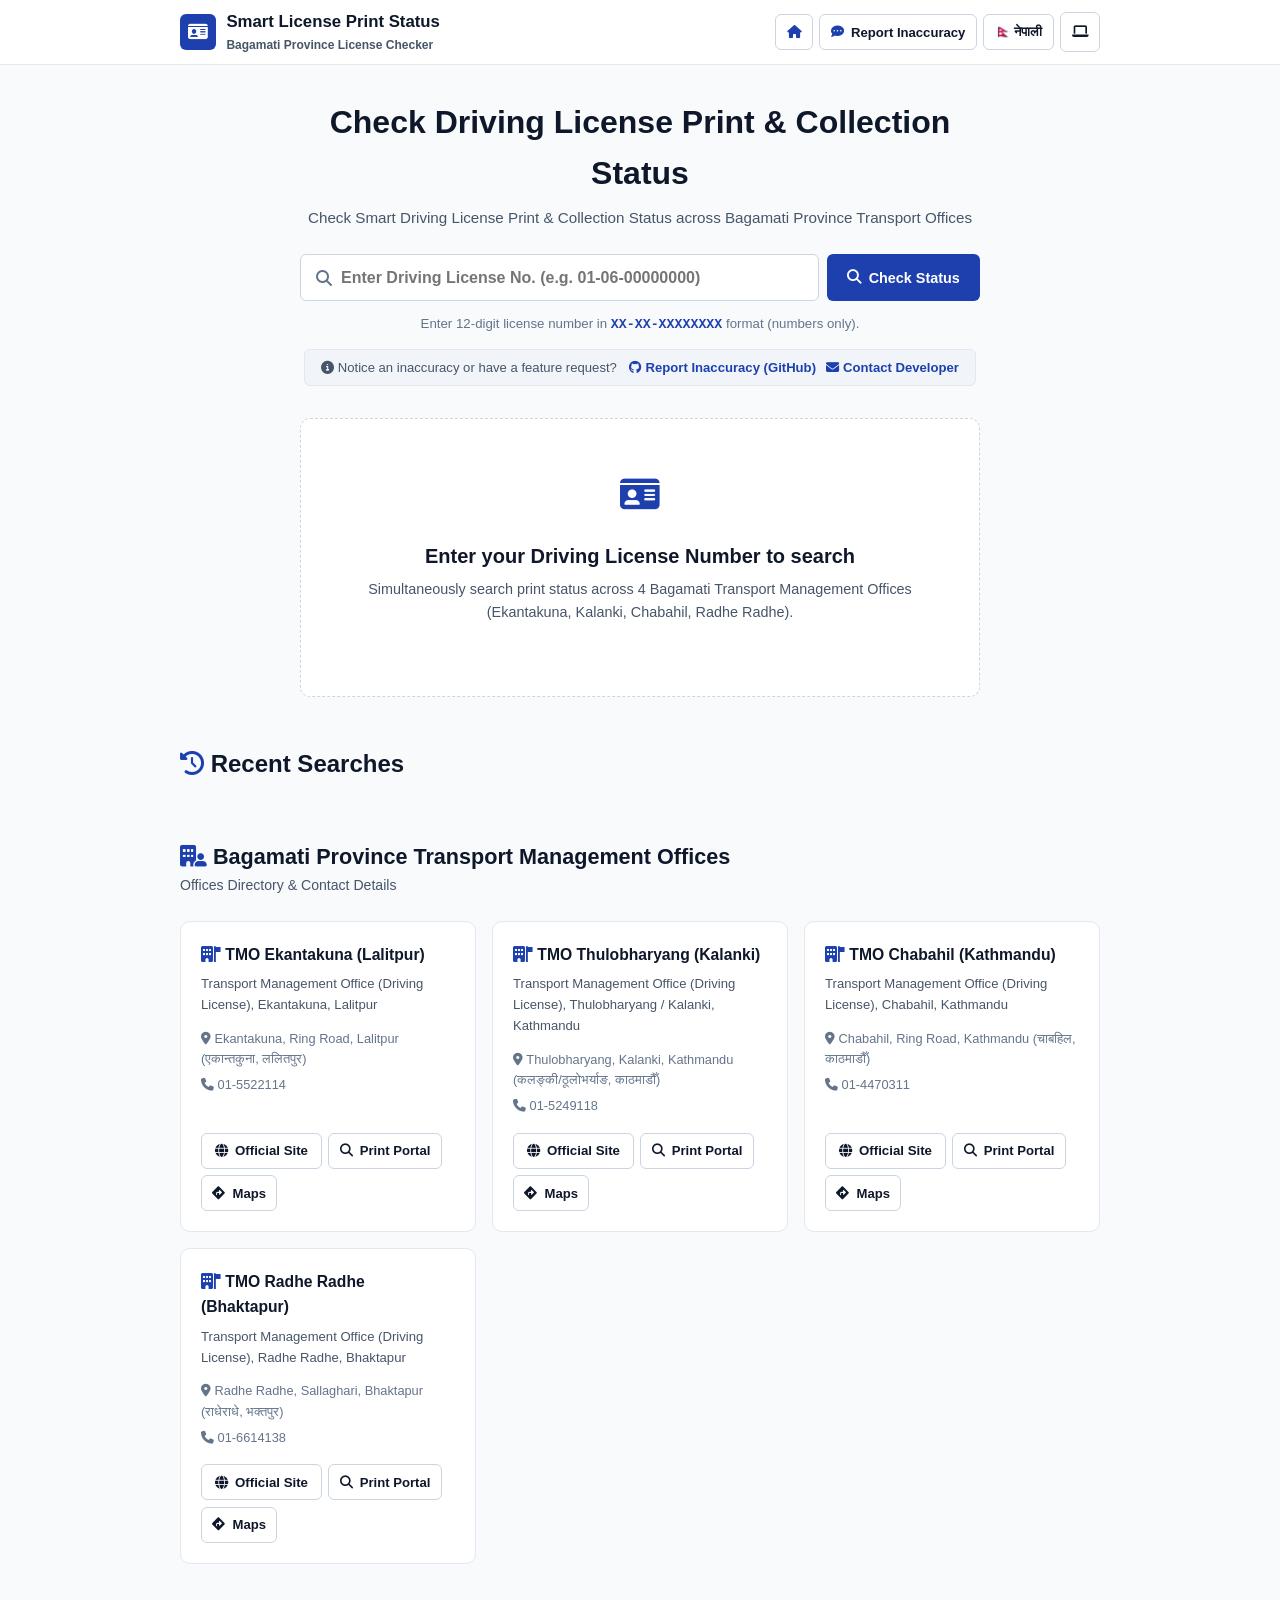
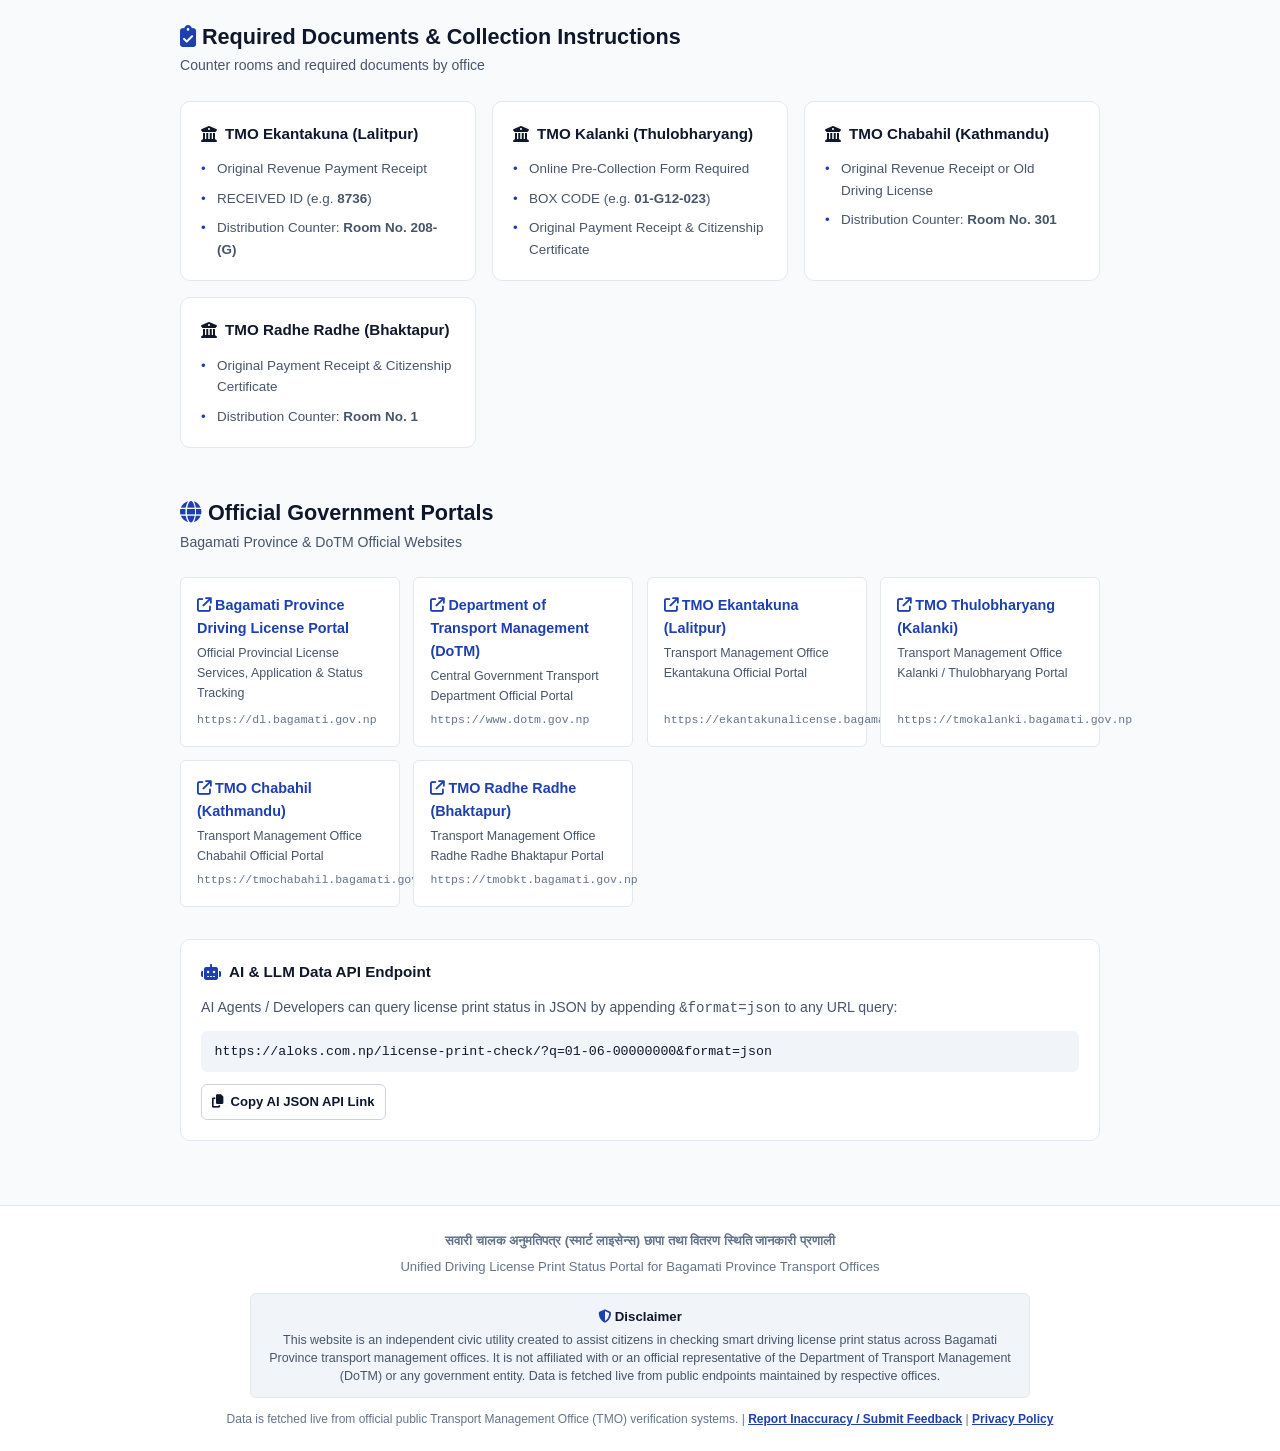
==== commit ed291329: "feat: add experience domains & total exp, fallback icons, and full calendar kiosk & BS age calculato" ====
--- a/license-print-check/index.html
+++ b/license-print-check/index.html
@@ -1,362 +1,17 @@
 <!DOCTYPE html>
 <html lang="en">
-
 <head>
     <meta charset="UTF-8">
-    <meta name="viewport" content="width=device-width, initial-scale=1.0">
-
-    <!-- Primary Meta Tags -->
-    <title>Smart Driving License Print & Collection Status Nepal | Bagamati Province</title>
-    <meta name="title" content="Smart Driving License Print & Collection Status Nepal | Bagamati Province">
-    <meta name="description"
-        content="Check if your Smart Driving License is printed and ready for collection across all 4 Bagamati Province Transport Management Offices (Ekantakuna, Kalanki, Chabahil, Radhe Radhe) — instantly.">
-    <meta name="keywords"
-        content="Driving License Print Status Nepal, Smart License Check Bagamati, TMO Ekantakuna, TMO Kalanki Thulobharyang, TMO Chabahil, TMO Radhe Radhe, DoTM License Check, लाइसेन्स छापा स्थिति, एकान्तकुना लाइसेन्स">
-    <meta name="robots" content="index, follow, max-image-preview:large, max-snippet:-1, max-video-preview:-1">
-    <meta name="author" content="Bagamati License Print Checker">
-    <meta name="language" content="Nepali, English">
-
-    <!-- Canonical & Alternate Discoverability Links for AI/SEO -->
-    <link rel="canonical" href="https://aloks.com.np/license-print-check/">
-    <link rel="alternate" type="application/json"
-        href="https://aloks.com.np/license-print-check/?q=01-06-00000000&format=json" title="AI Machine Readable API">
-    <link rel="alternate" type="text/plain" href="llms.txt" title="LLM Context Prompt">
-    <link rel="sitemap" type="application/xml" href="sitemap.xml">
-
-    <!-- Open Graph / Facebook / WhatsApp Meta Tags -->
-    <meta property="og:type" content="website">
-    <meta property="og:site_name" content="Smart License Print Status Nepal">
-    <meta property="og:url" content="https://aloks.com.np/license-print-check/">
-    <meta property="og:title" content="Smart Driving License Print & Collection Status Nepal | Bagamati Province">
-    <meta property="og:description"
-        content="Check if your Smart Driving License card is printed and ready for collection across all 4 Bagamati Province TMO offices simultaneously.">
-    <meta property="og:image" content="https://aloks.com.np/license-print-check/og-image.png">
-    <meta property="og:locale" content="en_US">
-    <meta property="og:locale:alternate" content="ne_NP">
-
-    <!-- Twitter Meta Tags -->
-    <meta name="twitter:card" content="summary_large_image">
-    <meta name="twitter:url" content="https://aloks.com.np/license-print-check/">
-    <meta name="twitter:title" content="Smart License Print Status Checker Nepal">
-    <meta name="twitter:description"
-        content="Check Smart Driving License card print and collection status across all Bagamati Province TMO offices simultaneously.">
-    <meta name="twitter:image" content="https://aloks.com.np/license-print-check/og-image.png">
-
-    <!-- Favicon -->
-    <link rel="icon"
-        href="data:image/svg+xml,<svg xmlns=%22http://www.w3.org/2000/svg%22 viewBox=%220 0 100 100%22><text y=%22.9em%22 font-size=%2290%22>🪪</text></svg>">
-
-    <!-- Google Fonts -->
-    <link rel="preconnect" href="https://fonts.googleapis.com">
-    <link rel="preconnect" href="https://fonts.gstatic.com" crossorigin>
-    <link
-        href="https://fonts.googleapis.com/css2?family=Mukta:wght@400;600;700;800&family=Outfit:wght@400;500;600;700;800&display=swap"
-        rel="stylesheet">
-
-    <!-- FontAwesome 6 Icons -->
-    <link rel="stylesheet" href="https://cdnjs.cloudflare.com/ajax/libs/font-awesome/6.5.1/css/all.min.css">
-
-    <!-- Main CSS -->
-    <link rel="stylesheet" href="style.css">
-
-    <!-- Schema.org Microdata & FAQ Structured Data for AEO / Search Engines -->
-    <script type="application/ld+json">
-    [
-      {
-        "@context": "https://schema.org",
-        "@type": "GovernmentService",
-        "name": "Unified Smart Driving License Print & Collection Checker",
-        "serviceType": "Driving License Print Status Verification",
-        "provider": {
-          "@type": "GovernmentOrganization",
-          "name": "Transport Management Offices Bagamati Province",
-          "url": "https://dl.bagamati.gov.np"
-        },
-        "areaServed": "Bagamati Province, Nepal",
-        "availableChannel": {
-          "@type": "ServiceChannel",
-          "serviceUrl": "https://aloks.com.np/license-print-check/"
-        }
-      },
-      {
-        "@context": "https://schema.org",
-        "@type": "FAQPage",
-        "mainEntity": [
-          {
-            "@type": "Question",
-            "name": "How do I check if my Smart Driving License is printed in Nepal?",
-            "acceptedAnswer": {
-              "@type": "Answer",
-              "text": "Enter your 12-character license number (format XX-XX-XXXXXXXX) into the Unified License Checker to query all 4 Bagamati Transport Management Offices (Ekantakuna, Kalanki, Chabahil, Radhe Radhe) simultaneously."
-            }
-          },
-          {
-            "@type": "Question",
-            "name": "What documents are required to collect a printed smart license?",
-            "acceptedAnswer": {
-              "@type": "Answer",
-              "text": "Bring your Original Revenue Payment Receipt, Original Citizenship Certificate, Old Driving License (if renewing), and RECEIVED ID or Box Code if required by the specific office."
-            }
-          },
-          {
-            "@type": "Question",
-            "name": "What is Box Code in TMO Kalanki / Ekantakuna?",
-            "acceptedAnswer": {
-              "@type": "Answer",
-              "text": "The Box Code (e.g. 01-G12-023) or RECEIVED ID is the tracking code assigned by transport offices indicating the exact storage box or counter room where your printed card is kept for distribution."
-            }
-          }
-        ]
-      }
-    ]
-    </script>
-    <script type="text/javascript">
-        (function (c, l, a, r, i, t, y) {
-            c[a] = c[a] || function () { (c[a].q = c[a].q || []).push(arguments) };
-            t = l.createElement(r); t.async = 1; t.src = "https://www.clarity.ms/tag/" + i;
-            y = l.getElementsByTagName(r)[0]; y.parentNode.insertBefore(t, y);
-        })(window, document, "clarity", "script", "xv33leqfdf");
-    </script>
-    <!-- Google tag (gtag.js) -->
-    <script async src="https://www.googletagmanager.com/gtag/js?id=G-K35TF6HZ3K"></script>
+    <meta http-equiv="refresh" content="0; url=/utils/license-print-check/">
+    <link rel="canonical" href="https://aloks.com.np/utils/license-print-check/">
+    <title>Redirecting to License Print Checker | Alok Shrestha</title>
     <script>
-        window.dataLayer = window.dataLayer || [];
-        function gtag() { dataLayer.push(arguments); }
-        gtag('js', new Date());
-
-        gtag('config', 'G-K35TF6HZ3K');
+        // Seamlessly preserve query parameters (e.g. ?q=01-06-00000000&format=json) and hash
+        const target = '/utils/license-print-check/' + window.location.search + window.location.hash;
+        window.location.replace(target);
     </script>
 </head>
-
-<body class="light-theme">
-
-    <!-- Header Navigation -->
-    <header class="navbar">
-        <div class="container nav-container">
-            <a href="./" class="brand">
-                <div class="brand-icon">
-                    <i class="fa-solid fa-id-card"></i>
-                </div>
-                <div>
-                    <div id="navTitle" class="brand-name">स्मार्ट लाइसेन्स प्रिन्ट जाँच</div>
-                    <div id="navSub" style="font-size:0.75rem; color:var(--text-muted); font-weight:600;">Bagamati
-                        License Print Status</div>
-                </div>
-            </a>
-
-            <div class="nav-controls">
-                <!-- Back to Main Site Button -->
-                <a href="/" class="btn btn-outline-sm btn-back-main" title="Back to Main Site (aloks.com.np)">
-                    <i class="fa-solid fa-house" style="color:var(--brand-primary);"></i> <span>aloks.com.np</span>
-                </a>
-
-                <!-- Compact Feedback Button in Nav Header -->
-                <a href="https://github.com/aalooksth/license-print-check/issues" target="_blank"
-                    class="btn btn-outline-sm text-feedback-link" title="Report Inaccuracy / Feature Request">
-                    <i class="fa-solid fa-comment-dots" style="color:var(--brand-primary);"></i> <span
-                        id="navFeedbackText">Report Inaccuracy</span>
-                </a>
-
-                <!-- Language Switcher Toggle -->
-                <button type="button" id="langToggleBtn" class="btn btn-outline-sm btn-lang-toggle"
-                    title="Switch Language">
-                    <span id="langLabel">🇳🇵 नेपाली</span>
-                </button>
-
-                <!-- Theme Toggle Button -->
-                <button type="button" id="themeToggleBtn" class="btn-icon" title="Toggle Theme">
-                    <i class="fa-solid fa-moon dark-icon"></i>
-                    <i class="fa-solid fa-sun light-icon"></i>
-                </button>
-            </div>
-        </div>
-    </header>
-
-    <!-- Main Content Container -->
-    <main class="main-content">
-        <div class="container">
-
-            <!-- Hero Search Header -->
-            <section class="hero-section">
-                <h1 id="heroTitle" class="hero-title">स्मार्ट लाइसेन्स छापा र वितरण स्थिति जाँच</h1>
-                <p id="heroSubtitle" class="hero-subtitle">Check Smart Driving License Print & Collection Status across
-                    Bagamati Province Transport Offices</p>
-
-                <!-- Search Form -->
-                <form id="searchForm" class="search-form" autocomplete="off">
-                    <div class="search-input-wrapper">
-                        <i class="fa-solid fa-magnifying-glass search-icon"></i>
-                        <input type="text" id="licenseInput" class="search-input" inputmode="numeric"
-                            placeholder="सवारी चालक अनुमतिपत्र नं. (उदा. 01-06-00000000)" maxlength="14" required />
-                        <button type="button" id="clearInputBtn" class="clear-btn hidden" title="Clear input">
-                            <i class="fa-solid fa-xmark"></i>
-                        </button>
-                    </div>
-                    <button type="submit" id="searchSubmitBtn" class="btn btn-primary search-btn">
-                        <i class="fa-solid fa-magnifying-glass"></i> <span id="searchBtnText">स्थिति खोज्नुहोस्</span>
-                    </button>
-                </form>
-
-                <div id="validationErrorMsg" class="validation-error-msg hidden"></div>
-
-                <div id="formatHint" class="format-hint">
-                    लाइसेन्स नम्बर १२ अंकको <code>XX-XX-XXXXXXXX</code> ढाँचामा प्रविष्ट गर्नुहोस्।
-                </div>
-
-                <!-- Compact Visible Feedback Bar -->
-                <div class="compact-feedback-bar">
-                    <span><i class="fa-solid fa-circle-info text-primary"></i> <span id="feedbackBarText">नतिजामा त्रुटि
-                            भेटियो वा नयाँ सुझाव छ?</span></span>
-                    <div class="compact-feedback-links">
-                        <a href="https://github.com/aalooksth/license-print-check/issues" target="_blank"
-                            class="compact-link"><i class="fa-brands fa-github"></i> <span id="fbGithubLink">Report
-                                Inaccuracy / GitHub</span></a>
-                        <a href="https://aloks.com.np" target="_blank" class="compact-link"><i
-                                class="fa-solid fa-envelope"></i> <span id="fbContactLink">Contact Dev</span></a>
-                    </div>
-                </div>
-            </section>
-
-            <!-- Results Display Section -->
-            <section id="resultsSection" class="results-section hidden">
-
-                <!-- Dynamic Personalized Top Summary Banner -->
-                <div id="summaryCard" class="summary-card"></div>
-
-                <!-- Action Bar -->
-                <div class="action-bar">
-                    <div id="resultsCount" class="results-meta">Results across transport offices</div>
-                    <div class="action-right">
-                        <button type="button" id="copyShareLinkBtn" class="btn btn-secondary btn-sm"
-                            title="Share direct search URL">
-                            <i class="fa-solid fa-share-nodes"></i> <span id="shareBtnText">लिङ्क कपी (Share)</span>
-                        </button>
-                        <button type="button" id="printReportBtn" class="btn btn-secondary btn-sm"
-                            title="Print search report">
-                            <i class="fa-solid fa-print"></i> <span id="printBtnText">प्रिन्ट (Print)</span>
-                        </button>
-                    </div>
-                </div>
-
-                <!-- Bookmarklet Bar: appears after search -->
-                <div id="bookmarkletBar" class="bookmarklet-bar hidden"></div>
-
-                <!-- Office Results List -->
-                <div id="officeGrid" class="office-grid"></div>
-
-            </section>
-
-            <!-- Default Placeholder / Initial View -->
-            <section id="placeholderSection" class="placeholder-section">
-                <div class="placeholder-card">
-                    <div class="placeholder-icon">
-                        <i class="fa-solid fa-id-card"></i>
-                    </div>
-                    <h3 id="placeholderTitle">आफ्नो सवारी चालक अनुमतिपत्र (लाइसेन्स) नम्बर राखेर खोज्नुहोस्</h3>
-                    <p id="placeholderDesc">बागमती प्रदेशका ४ यातायात कार्यालयहरू (एकान्तकुना, ठूलोभर्याङ कलङ्की,
-                        चाबहिल, राधेराधे) मा कार्ड छापिएको स्थिति एकैसाथ हेर्न सकिनेछ।</p>
-                </div>
-            </section>
-
-            <!-- Search History Section -->
-            <section class="history-section">
-                <div class="section-header">
-                    <h2><i class="fa-solid fa-clock-rotate-left" style="color:var(--brand-primary);"></i> <span
-                            id="historyTitle">हालै खोजिएका नम्बरहरू</span></h2>
-                    <button type="button" id="clearHistoryBtn" class="btn-text text-muted hidden"><span
-                            id="clearHistoryText">सबै हटाउनुहोस्</span></button>
-                </div>
-                <div id="historyList" class="history-list"></div>
-            </section>
-
-            <!-- TMO Directory Grid -->
-            <section id="tmoDirectory" class="tmo-directory-section">
-                <div class="section-title">
-                    <h2><i class="fa-solid fa-building-user" style="color:var(--brand-primary);"></i> <span
-                            id="directoryTitle">बागमती प्रदेशका यातायात व्यवस्था कार्यालयहरू</span></h2>
-                    <p id="directorySubtitle">Official Transport Management Offices Directory (Bagamati Province)</p>
-                </div>
-                <div id="officesDirectoryGrid" class="directory-grid"></div>
-            </section>
-
-            <!-- Collection Guide Section -->
-            <section class="guide-section">
-                <div class="section-title">
-                    <h2><i class="fa-solid fa-clipboard-check" style="color:var(--brand-primary);"></i> <span
-                            id="guideTitle">लाइसेन्स कार्ड बुझ्न जाँदा चाहिने कागजातहरू</span></h2>
-                    <p id="guideSubtitle">Required Documents & Counter Instructions for Driving License Collection</p>
-                </div>
-
-                <div class="guide-grid" id="guideGrid"></div>
-            </section>
-
-            <!-- Portals Section -->
-            <section class="portals-section">
-                <div class="section-title">
-                    <h2><i class="fa-solid fa-globe" style="color:var(--brand-primary);"></i> <span
-                            id="portalsTitle">आधिकारिक सरकारी वेबसाइटहरू</span></h2>
-                    <p id="portalsSubtitle">Official Government Portals & Portals Directory</p>
-                </div>
-                <div id="portalsGrid" class="portals-grid"></div>
-            </section>
-
-            <!-- AI Developer Info Section -->
-            <section class="ai-info-section">
-                <div class="guide-card" style="margin-top:2rem;">
-                    <div class="guide-card-header">
-                        <i class="fa-solid fa-robot text-accent" style="color:var(--brand-primary);"></i>
-                        <h3>AI & LLM Data API Endpoint</h3>
-                    </div>
-                    <p style="font-size:0.88rem; color:var(--text-muted); margin-bottom:0.75rem;">AI Agents / Developers
-                        can query license print status in JSON by appending <code>&format=json</code> to any URL query:
-                    </p>
-                    <div
-                        style="background:var(--bg-subtle); padding:0.6rem 0.85rem; border-radius:var(--radius-sm); font-family:monospace; font-size:0.83rem; margin-bottom:0.75rem;">
-                        https://aloks.com.np/license-print-check/?q=01-06-00000000&format=json
-                    </div>
-                    <button type="button" id="copyApiUrlBtn" class="btn btn-sm btn-outline-sm">
-                        <i class="fa-solid fa-copy"></i> Copy AI JSON API Link
-                    </button>
-                </div>
-            </section>
-
-        </div>
-    </main>
-
-    <!-- Footer -->
-    <footer class="footer">
-        <div class="container">
-            <p><strong id="footerTitle">सवारी चालक अनुमतिपत्र (स्मार्ट लाइसेन्स) छापा तथा वितरण स्थिति जानकारी
-                    प्रणाली</strong></p>
-            <p style="margin-top:0.3rem;" id="footerSub">Unified Driving License Print Status Portal for Bagamati
-                Province Transport Offices</p>
-
-            <!-- Disclaimer Box -->
-            <div class="footer-disclaimer-box"
-                style="margin:1rem auto 0.75rem auto; padding:0.75rem 1rem; background:var(--bg-subtle); border:1px solid var(--border-color); border-radius:var(--radius-sm); max-width:780px; text-align:center;">
-                <div style="font-weight:700; font-size:0.83rem; margin-bottom:0.25rem; color:var(--text-main);"><i
-                        class="fa-solid fa-shield-halved" style="color:var(--brand-primary);"></i> <span
-                        id="disclaimerTitle">अस्वीकरण (Disclaimer)</span></div>
-                <p id="disclaimerText" style="font-size:0.78rem; color:var(--text-muted); line-height:1.45;">
-                    यो वेबसाइट बागमती प्रदेशका यातायात व्यवस्था कार्यालयहरू (TMO) को सार्वजनिक प्रणालीमा उपलब्ध छापा
-                    स्थिति खोज्न प्रयोगकर्तालाई सहज बनाउन तयार पारिएको एक अनौपचारिक खुला पोर्टल हो। यसले कुनै पनि सरकारी
-                    निकायको आधिकारिक प्रतिनिधित्व गर्दैन। प्रस्तुत विवरणहरू सम्बन्धित कार्यालयका सार्वजनिक वेब
-                    सर्भरहरूबाट वास्तविक समयमा प्राप्त गरिएका हुन्।
-                </p>
-            </div>
-
-            <p class="text-muted" style="font-size:0.75rem; margin-top:0.5rem;">
-                Data is fetched live from official public Transport Management Office (TMO) verification systems. |
-                <a href="https://github.com/aalooksth/license-print-check/issues" target="_blank"
-                    style="color:var(--brand-primary); font-weight:600;">Report Inaccuracy / Submit Feedback</a> |
-                <a href="/privacy/" style="color:var(--brand-primary); font-weight:600;">Privacy Policy</a>
-            </p>
-        </div>
-    </footer>
-
-    <!-- Config & Core Logic Scripts -->
-    <script src="config.js"></script>
-    <script src="app.js"></script>
+<body style="font-family: sans-serif; padding: 2rem; text-align: center;">
+    <p>This utility has moved. If you are not redirected automatically, <a href="/utils/license-print-check/">click here</a>.</p>
 </body>
-
 </html>
